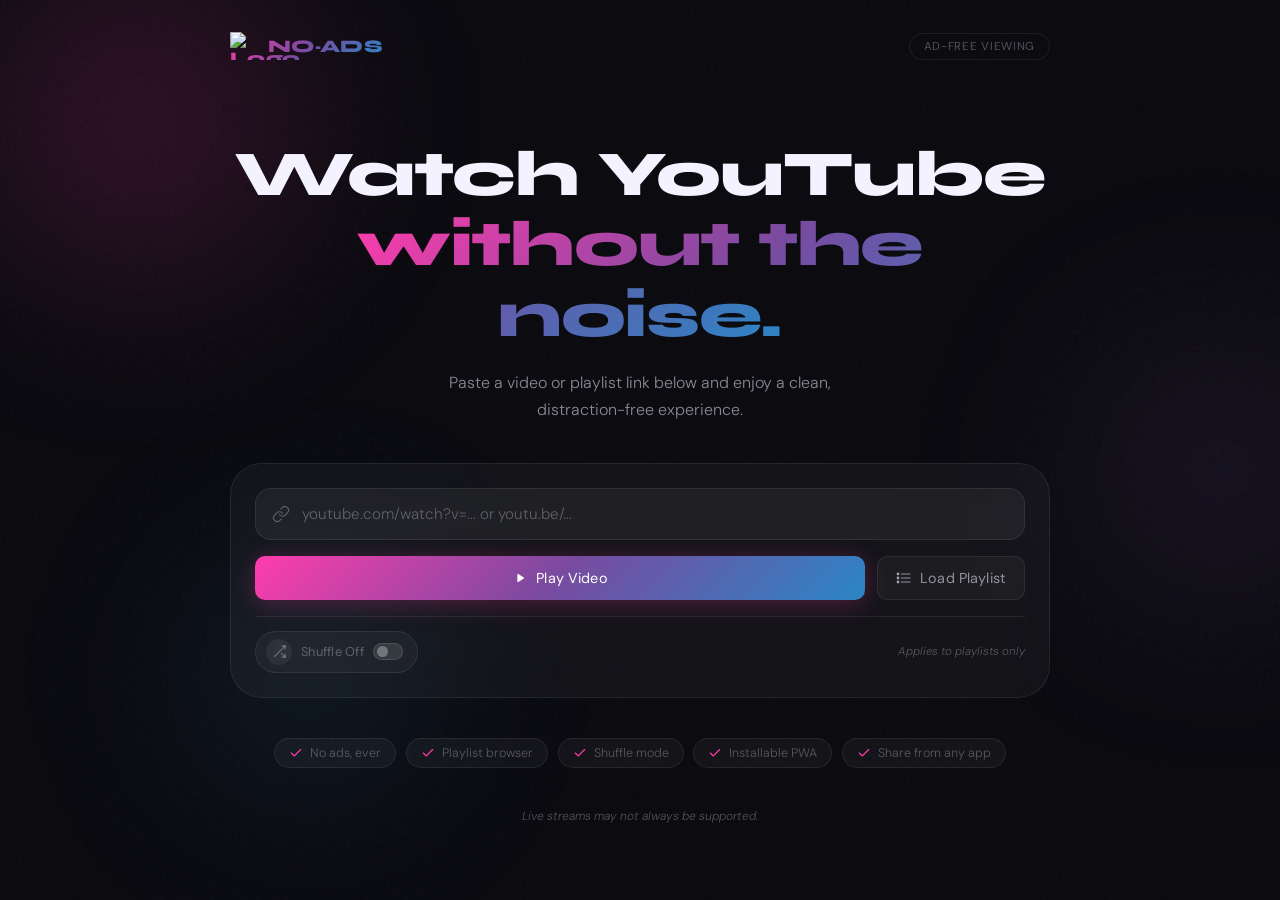
==== index.html @ dc4ff329 "Remove unused elements and update subtext" ====
<!DOCTYPE html>
<html lang="en">
<head>
  <meta charset="UTF-8">
  <meta name="viewport" content="width=device-width, initial-scale=1.0">
  <meta name="description" content="Watch YouTube videos without ads">
  <meta name="keywords" content="YouTube, No Ads, Watch, Videos, Playlist">
  <meta name="author" content="Manik Mehta">
  <title>NO·ADS</title>
  <link rel="preconnect" href="https://fonts.googleapis.com">
  <link rel="preconnect" href="https://fonts.gstatic.com" crossorigin>
  <link href="https://fonts.googleapis.com/css2?family=Syne:wght@400;700;800&family=DM+Sans:ital,opsz,wght@0,9..40,300;0,9..40,400;1,9..40,300&display=swap" rel="stylesheet">
  <link rel="stylesheet" href="styles.css">
  <link rel="shortcut icon" href="logo.png" type="image/x-icon">
  <link rel="manifest" href="manifest.json">
</head>
<body>

  <div class="noise"></div>
  <div class="orb orb-1"></div>
  <div class="orb orb-2"></div>
  <div class="orb orb-3"></div>

  <!-- ── Playlist panel backdrop ── -->
  <div id="ppBackdrop" class="pp-backdrop" onclick="closePlaylistPanel()"></div>

  <!-- ── Playlist browser panel ── -->
  <aside id="ppPanel" class="pp-panel" aria-label="Playlist browser" aria-hidden="true">

    <div class="pp-header">
      <div class="pp-header-left">
        <svg width="16" height="16" viewBox="0 0 24 24" fill="none" stroke="currentColor" stroke-width="1.8" stroke-linecap="round" class="pp-header-icon">
          <line x1="8"  y1="6"  x2="21" y2="6"/>
          <line x1="8"  y1="12" x2="21" y2="12"/>
          <line x1="8"  y1="18" x2="21" y2="18"/>
          <circle cx="3" cy="6"  r="1.1" fill="currentColor"/>
          <circle cx="3" cy="12" r="1.1" fill="currentColor"/>
          <circle cx="3" cy="18" r="1.1" fill="currentColor"/>
        </svg>
        <span class="pp-header-title">Playlist</span>
        <span id="ppCount" class="pp-count">— videos</span>
      </div>
      <button class="pp-close-btn" onclick="closePlaylistPanel()" title="Close">
        <svg width="14" height="14" viewBox="0 0 24 24" fill="none" stroke="currentColor" stroke-width="2" stroke-linecap="round">
          <line x1="18" y1="6" x2="6" y2="18"/><line x1="6" y1="6" x2="18" y2="18"/>
        </svg>
      </button>
    </div>

    <div class="pp-subheader">
      <p class="pp-subtext">Tap any video to play it instantly.</p>
    </div>

    <div id="ppItems" class="pp-items"></div>

  </aside>

  <!-- ── Page chrome ── -->
  <header class="site-header">
    <div class="logo-mark">
      <img src="logo.png" alt="Logo" width="28" height="28" />
      <span>NO·ADS</span>
    </div>
    <div class="pill-badge">Ad-free viewing</div>
  </header>

  <main class="main-content">
    <div class="hero-text">
      <h1>Watch YouTube<br><em>without the noise.</em></h1>
      <p class="subtitle">Paste a video or playlist link below and enjoy a clean, distraction-free experience.</p>
    </div>

    <div class="input-card">
      <div class="input-row">
        <div class="input-wrapper">
          <svg class="input-icon" width="18" height="18" viewBox="0 0 24 24" fill="none" stroke="currentColor" stroke-width="1.5" stroke-linecap="round" stroke-linejoin="round">
            <path d="M10 13a5 5 0 007.54.54l3-3a5 5 0 00-7.07-7.07l-1.72 1.71"/>
            <path d="M14 11a5 5 0 00-7.54-.54l-3 3a5 5 0 007.07 7.07l1.71-1.71"/>
          </svg>
          <input type="text" id="videoLink" placeholder="youtube.com/watch?v=... or youtu.be/..." autocomplete="off" spellcheck="false"/>
          <button class="clear-btn" id="clearBtn" onclick="clearInput()" title="Clear">
            <svg width="14" height="14" viewBox="0 0 24 24" fill="none" stroke="currentColor" stroke-width="2" stroke-linecap="round">
              <line x1="18" y1="6" x2="6" y2="18"/><line x1="6" y1="6" x2="18" y2="18"/>
            </svg>
          </button>
        </div>
      </div>

      <div class="btn-row">
        <button class="btn-primary" onclick="embedVideo()">
          <svg width="16" height="16" viewBox="0 0 24 24" fill="currentColor">
            <path d="M8 6.82v10.36c0 .79.87 1.27 1.54.84l8.14-5.18a1 1 0 000-1.69L9.54 5.98A.998.998 0 008 6.82z"/>
          </svg>
          Play Video
        </button>
        <button class="btn-secondary" onclick="embedPlaylist()">
          <svg width="16" height="16" viewBox="0 0 24 24" fill="none" stroke="currentColor" stroke-width="1.8" stroke-linecap="round">
            <line x1="8" y1="6" x2="21" y2="6"/><line x1="8" y1="12" x2="21" y2="12"/>
            <line x1="8" y1="18" x2="21" y2="18"/>
            <circle cx="3" cy="6"  r="1.2" fill="currentColor"/>
            <circle cx="3" cy="12" r="1.2" fill="currentColor"/>
            <circle cx="3" cy="18" r="1.2" fill="currentColor"/>
          </svg>
          Load Playlist
        </button>
      </div>

      <!-- Shuffle toggle row -->
      <div class="shuffle-row">
        <button id="shuffleToggle" class="shuffle-toggle" onclick="toggleShuffle()" title="Toggle playlist shuffle">
          <span class="shuffle-icon-wrap">
            <svg width="15" height="15" viewBox="0 0 24 24" fill="none" stroke="currentColor" stroke-width="2" stroke-linecap="round" stroke-linejoin="round" class="shuffle-icon">
              <polyline points="16 3 21 3 21 8"/>
              <line x1="4" y1="20" x2="21" y2="3"/>
              <polyline points="21 16 21 21 16 21"/>
              <line x1="15" y1="15" x2="21" y2="21"/>
            </svg>
          </span>
          <span id="shuffleLabel" class="shuffle-label">Shuffle Off</span>
          <span id="shuffleIndicator" class="shuffle-pill">
            <span class="shuffle-pip"></span>
          </span>
        </button>
        <span class="shuffle-hint">Applies to playlists only</span>
      </div>
    </div>

    <!-- ── Video section ── -->
    <div id="videoSection" class="video-section hidden">
      <div class="video-shell">
        <div class="video-top-bar">
          <span class="video-label" id="videoLabel">Now playing</span>

          <div class="video-top-actions">
            <button
              id="browseBtn"
              class="browse-btn"
              onclick="openPlaylistPanel()"
              title="Browse playlist"
              style="display:none"
            >
              <svg width="14" height="14" viewBox="0 0 24 24" fill="none" stroke="currentColor" stroke-width="1.8" stroke-linecap="round">
                <line x1="8"  y1="6"  x2="21" y2="6"/>
                <line x1="8"  y1="12" x2="21" y2="12"/>
                <line x1="8"  y1="18" x2="21" y2="18"/>
                <circle cx="3" cy="6"  r="1.1" fill="currentColor"/>
                <circle cx="3" cy="12" r="1.1" fill="currentColor"/>
                <circle cx="3" cy="18" r="1.1" fill="currentColor"/>
              </svg>
              Browse
            </button>

            <button class="close-video" onclick="closeVideo()" title="Close">
              <svg width="14" height="14" viewBox="0 0 24 24" fill="none" stroke="currentColor" stroke-width="2" stroke-linecap="round">
                <line x1="18" y1="6" x2="6" y2="18"/><line x1="6" y1="6" x2="18" y2="18"/>
              </svg>
            </button>
          </div>
        </div>
        <div class="video-frame-wrap" id="videoContainer"></div>
      </div>
    </div>

    <div class="feature-row">
      <div class="feature-chip">
        <svg width="14" height="14" viewBox="0 0 24 24" fill="none" stroke="currentColor" stroke-width="2" stroke-linecap="round"><polyline points="20 6 9 17 4 12"/></svg>
        No ads, ever
      </div>
      <div class="feature-chip">
        <svg width="14" height="14" viewBox="0 0 24 24" fill="none" stroke="currentColor" stroke-width="2" stroke-linecap="round"><polyline points="20 6 9 17 4 12"/></svg>
        Playlist browser
      </div>
      <div class="feature-chip">
        <svg width="14" height="14" viewBox="0 0 24 24" fill="none" stroke="currentColor" stroke-width="2" stroke-linecap="round"><polyline points="20 6 9 17 4 12"/></svg>
        Shuffle mode
      </div>
      <div class="feature-chip">
        <svg width="14" height="14" viewBox="0 0 24 24" fill="none" stroke="currentColor" stroke-width="2" stroke-linecap="round"><polyline points="20 6 9 17 4 12"/></svg>
        Installable PWA
      </div>
      <div class="feature-chip">
        <svg width="14" height="14" viewBox="0 0 24 24" fill="none" stroke="currentColor" stroke-width="2" stroke-linecap="round"><polyline points="20 6 9 17 4 12"/></svg>
        Share from any app
      </div>
    </div>

    <p class="footnote">Live streams may not always be supported.</p>
  </main>

  <script src="script.js"></script>
  <script>
    // ── Input wiring ───────────────────────────────────────
    const input    = document.getElementById('videoLink');
    const clearBtn = document.getElementById('clearBtn');

    input.addEventListener('input', () => {
      clearBtn.style.opacity      = input.value ? '1' : '0';
      clearBtn.style.pointerEvents = input.value ? 'auto' : 'none';
    });

    input.addEventListener('keydown', e => {
      if (e.key === 'Enter') {
        input.value.includes('list=') ? embedPlaylist() : embedVideo();
      }
    });

    function clearInput() {
      input.value = '';
      clearBtn.style.opacity       = '0';
      clearBtn.style.pointerEvents = 'none';
      input.focus();
    }

    function closeVideo() {
      const sec = document.getElementById('videoSection');
      const vc  = document.getElementById('videoContainer');
      closePlaylistPanel();
      sec.classList.add('hidden');
      vc.innerHTML = '';
      _setPlaylistMode(false);
      if (window.ytPlayer && typeof window.ytPlayer.destroy === 'function') {
        window.ytPlayer.destroy();
        window.ytPlayer = null;
      }
    }

    // ── Wrap embedVideo / embedPlaylist to manage UI ───────
    const _origEmbedVideo    = window.embedVideo;
    const _origEmbedPlaylist = window.embedPlaylist;

    window.embedVideo = function () {
      _origEmbedVideo();
      const sec = document.getElementById('videoSection');
      document.getElementById('videoLabel').textContent = 'Now playing';
      sec.classList.remove('hidden');
      setTimeout(() => sec.scrollIntoView({ behavior: 'smooth', block: 'center' }), 80);
    };

    window.embedPlaylist = function () {
      _origEmbedPlaylist();
      const sec = document.getElementById('videoSection');
      document.getElementById('videoLabel').textContent = window.shuffleEnabled
        ? '🔀 Shuffling playlist'
        : 'Playing playlist';
      sec.classList.remove('hidden');
      setTimeout(() => sec.scrollIntoView({ behavior: 'smooth', block: 'center' }), 80);
    };

    // Close panel on Escape
    document.addEventListener('keydown', e => {
      if (e.key === 'Escape') closePlaylistPanel();
    });
  </script>
</body>
</html>
---- styles.css ----
/* ── Reset & Base ─────────────────────────────────────── */
*, *::before, *::after { box-sizing: border-box; margin: 0; padding: 0; }

:root {
  --accent-a: #FF3CAC;
  --accent-b: #784BA0;
  --accent-c: #2B86C5;
  --grad-main: linear-gradient(135deg, var(--accent-a), var(--accent-b), var(--accent-c));
  --bg: #0a0a0f;
  --surface: rgba(255,255,255,0.04);
  --surface-hover: rgba(255,255,255,0.07);
  --border: rgba(255,255,255,0.08);
  --border-hover: rgba(255,255,255,0.18);
  --text-primary: #f4f2ff;
  --text-secondary: rgba(244,242,255,0.55);
  --text-muted: rgba(244,242,255,0.3);
  --radius-sm: 10px;
  --radius-md: 16px;
  --radius-lg: 24px;
  --radius-xl: 32px;
  --font-display: 'Syne', sans-serif;
  --font-body: 'DM Sans', sans-serif;

  /* Panel dimensions */
  --pp-width: 360px;
  --pp-mobile-height: 72vh;
}

html { scroll-behavior: smooth; }

body {
  font-family: var(--font-body);
  background: var(--bg);
  color: var(--text-primary);
  min-height: 100vh;
  display: flex;
  flex-direction: column;
  align-items: center;
  padding: 0 1.5rem 4rem;
  position: relative;
  overflow-x: hidden;
}

body.panel-open { overflow: hidden; }

/* ── Atmospheric Background ───────────────────────────── */
.noise {
  position: fixed;
  inset: 0;
  background-image: url("data:image/svg+xml,%3Csvg viewBox='0 0 256 256' xmlns='http://www.w3.org/2000/svg'%3E%3Cfilter id='noise'%3E%3CfeTurbulence type='fractalNoise' baseFrequency='0.9' numOctaves='4' stitchTiles='stitch'/%3E%3C/filter%3E%3Crect width='100%25' height='100%25' filter='url(%23noise)' opacity='0.04'/%3E%3C/svg%3E");
  pointer-events: none;
  z-index: 0;
  opacity: 0.6;
}

.orb {
  position: fixed;
  border-radius: 50%;
  filter: blur(80px);
  pointer-events: none;
  z-index: 0;
  animation: drift 18s ease-in-out infinite alternate;
}
.orb-1 {
  width: 480px; height: 480px;
  background: radial-gradient(circle, rgba(255,60,172,0.22) 0%, transparent 70%);
  top: -120px; left: -100px;
  animation-duration: 22s;
}
.orb-2 {
  width: 400px; height: 400px;
  background: radial-gradient(circle, rgba(120,75,160,0.2) 0%, transparent 70%);
  top: 30%; right: -140px;
  animation-duration: 18s; animation-delay: -6s;
}
.orb-3 {
  width: 360px; height: 360px;
  background: radial-gradient(circle, rgba(43,134,197,0.18) 0%, transparent 70%);
  bottom: 5%; left: 10%;
  animation-duration: 26s; animation-delay: -12s;
}

@keyframes drift {
  from { transform: translate(0, 0) scale(1); }
  to   { transform: translate(40px, 30px) scale(1.08); }
}

/* ── Header ───────────────────────────────────────────── */
.site-header {
  width: 100%;
  max-width: 820px;
  display: flex;
  align-items: center;
  justify-content: space-between;
  padding: 2rem 0 0;
  position: relative;
  z-index: 10;
}

.logo-mark {
  display: flex;
  align-items: center;
  gap: 10px;
  font-family: var(--font-display);
  font-weight: 800;
  font-size: 1.1rem;
  letter-spacing: 0.02em;
  background: var(--grad-main);
  -webkit-background-clip: text;
  -webkit-text-fill-color: transparent;
  background-clip: text;
}

.pill-badge {
  font-family: var(--font-body);
  font-size: 0.72rem;
  font-weight: 400;
  letter-spacing: 0.06em;
  text-transform: uppercase;
  color: var(--text-muted);
  border: 1px solid var(--border);
  border-radius: 100px;
  padding: 5px 14px;
}

/* ── Main Layout ──────────────────────────────────────── */
.main-content {
  width: 100%;
  max-width: 820px;
  display: flex;
  flex-direction: column;
  align-items: center;
  gap: 2.5rem;
  margin-top: 5rem;
  position: relative;
  z-index: 10;
}

/* ── Hero Text ────────────────────────────────────────── */
.hero-text {
  text-align: center;
  animation: fadeUp 0.8s ease both;
}

.hero-text h1 {
  font-family: var(--font-display);
  font-weight: 800;
  font-size: clamp(2.4rem, 6vw, 4rem);
  line-height: 1.1;
  letter-spacing: -0.02em;
  color: var(--text-primary);
  margin-bottom: 1.1rem;
}

.hero-text h1 em {
  font-style: normal;
  background: var(--grad-main);
  -webkit-background-clip: text;
  -webkit-text-fill-color: transparent;
  background-clip: text;
}

.subtitle {
  font-size: 1rem;
  color: var(--text-secondary);
  font-weight: 300;
  line-height: 1.7;
  max-width: 460px;
  margin: 0 auto;
}

/* ── Input Card ───────────────────────────────────────── */
.input-card {
  width: 100%;
  background: var(--surface);
  border: 1px solid var(--border);
  border-radius: var(--radius-xl);
  padding: 1.5rem;
  display: flex;
  flex-direction: column;
  gap: 1rem;
  backdrop-filter: blur(20px);
  -webkit-backdrop-filter: blur(20px);
  animation: fadeUp 0.9s 0.1s ease both;
  transition: border-color 0.3s;
}

.input-card:focus-within {
  border-color: var(--border-hover);
}

.input-row { width: 100%; }

.input-wrapper {
  position: relative;
  display: flex;
  align-items: center;
  background: rgba(255,255,255,0.05);
  border: 1px solid var(--border);
  border-radius: var(--radius-md);
  transition: border-color 0.25s, box-shadow 0.25s, background 0.25s;
}

.input-wrapper:focus-within {
  background: rgba(255,255,255,0.07);
  border-color: rgba(255,60,172,0.5);
  box-shadow: 0 0 0 3px rgba(255,60,172,0.12), 0 0 30px rgba(255,60,172,0.06);
}

.input-icon {
  position: absolute;
  left: 16px;
  color: var(--text-muted);
  flex-shrink: 0;
  pointer-events: none;
}

input[type="text"] {
  width: 100%;
  background: none;
  border: none;
  outline: none;
  font-family: var(--font-body);
  font-size: 0.95rem;
  color: var(--text-primary);
  padding: 15px 50px 15px 46px;
  font-weight: 300;
}

input::placeholder { color: var(--text-muted); }

.clear-btn {
  position: absolute;
  right: 12px;
  background: rgba(255,255,255,0.08);
  border: none;
  border-radius: 6px;
  width: 28px; height: 28px;
  display: flex; align-items: center; justify-content: center;
  cursor: pointer;
  color: var(--text-muted);
  opacity: 0;
  pointer-events: none;
  transition: opacity 0.2s, background 0.2s, color 0.2s;
  padding: 0;
}

.clear-btn:hover { background: rgba(255,255,255,0.14); color: var(--text-primary); }

.btn-row {
  display: flex;
  gap: 0.75rem;
}

.btn-primary, .btn-secondary {
  display: flex;
  align-items: center;
  gap: 8px;
  font-family: var(--font-body);
  font-size: 0.9rem;
  font-weight: 400;
  cursor: pointer;
  border: none;
  border-radius: var(--radius-sm);
  padding: 12px 22px;
  transition: transform 0.15s, opacity 0.15s, box-shadow 0.2s;
  letter-spacing: 0.01em;
}

.btn-primary {
  background: var(--grad-main);
  color: #fff;
  flex: 1;
  justify-content: center;
  box-shadow: 0 4px 24px rgba(255,60,172,0.25);
}

.btn-primary:hover {
  opacity: 0.9;
  box-shadow: 0 6px 32px rgba(255,60,172,0.35);
  transform: translateY(-1px);
}

.btn-primary:active { transform: scale(0.98); }

.btn-secondary {
  background: var(--surface);
  color: var(--text-secondary);
  border: 1px solid var(--border);
  padding-left: 18px; padding-right: 18px;
}

.btn-secondary:hover {
  background: var(--surface-hover);
  border-color: var(--border-hover);
  color: var(--text-primary);
  transform: translateY(-1px);
}

.btn-secondary:active { transform: scale(0.98); }

/* ── Shuffle Row ──────────────────────────────────────── */
.shuffle-row {
  display: flex;
  align-items: center;
  gap: 12px;
  padding-top: 0.15rem;
  border-top: 1px solid var(--border);
  padding-top: 0.85rem;
}

.shuffle-toggle {
  display: flex;
  align-items: center;
  gap: 9px;
  background: rgba(255,255,255,0.04);
  border: 1px solid var(--border);
  border-radius: 100px;
  padding: 7px 14px 7px 10px;
  cursor: pointer;
  font-family: var(--font-body);
  font-size: 0.8rem;
  font-weight: 400;
  color: var(--text-muted);
  letter-spacing: 0.02em;
  transition:
    background 0.25s,
    border-color 0.25s,
    color 0.25s,
    box-shadow 0.3s,
    transform 0.15s;
  position: relative;
  overflow: hidden;
}

.shuffle-toggle::before {
  content: '';
  position: absolute;
  inset: 0;
  background: var(--grad-main);
  opacity: 0;
  transition: opacity 0.3s;
  border-radius: inherit;
}

.shuffle-toggle.shuffle-on {
  border-color: rgba(255, 60, 172, 0.45);
  color: var(--text-primary);
  box-shadow:
    0 0 0 2px rgba(255,60,172,0.15),
    0 0 20px rgba(255,60,172,0.12);
}

.shuffle-toggle.shuffle-on::before { opacity: 0.12; }

.shuffle-toggle:hover {
  background: rgba(255,255,255,0.07);
  border-color: var(--border-hover);
  transform: translateY(-1px);
}

.shuffle-toggle:active { transform: scale(0.97); }

.shuffle-icon-wrap {
  display: flex;
  align-items: center;
  justify-content: center;
  width: 26px; height: 26px;
  border-radius: 50%;
  background: rgba(255,255,255,0.06);
  flex-shrink: 0;
  position: relative;
  z-index: 1;
  transition: background 0.25s;
}

.shuffle-toggle.shuffle-on .shuffle-icon-wrap {
  background: rgba(255, 60, 172, 0.18);
}

.shuffle-icon {
  position: relative;
  z-index: 1;
  transition: color 0.25s, stroke 0.25s;
}

.shuffle-toggle.shuffle-on .shuffle-icon {
  stroke: var(--accent-a);
  filter: drop-shadow(0 0 4px rgba(255,60,172,0.6));
  animation: shuffleSpin 0.45s cubic-bezier(0.34,1.56,0.64,1) both;
}

@keyframes shuffleSpin {
  from { transform: rotate(-20deg) scale(0.85); opacity: 0.4; }
  to   { transform: rotate(0deg) scale(1); opacity: 1; }
}

.shuffle-label {
  position: relative;
  z-index: 1;
  transition: color 0.25s;
}

/* ── Toggle pill ──────────────────────────────────────── */
.shuffle-pill {
  width: 30px; height: 17px;
  border-radius: 100px;
  background: rgba(255,255,255,0.1);
  border: 1px solid rgba(255,255,255,0.12);
  display: flex;
  align-items: center;
  padding: 0 3px;
  position: relative;
  z-index: 1;
  transition: background 0.3s, border-color 0.3s;
  flex-shrink: 0;
}

.shuffle-pip {
  width: 11px; height: 11px;
  border-radius: 50%;
  background: rgba(255,255,255,0.3);
  transition: transform 0.3s cubic-bezier(0.34,1.56,0.64,1), background 0.3s;
}

.shuffle-pill.on {
  background: rgba(255, 60, 172, 0.28);
  border-color: rgba(255, 60, 172, 0.5);
}

.shuffle-pill.on .shuffle-pip {
  transform: translateX(13px);
  background: var(--accent-a);
  box-shadow: 0 0 6px rgba(255,60,172,0.7);
}

.shuffle-hint {
  font-size: 0.72rem;
  color: var(--text-muted);
  font-weight: 300;
  font-style: italic;
  margin-left: auto;
}

/* ── Video Section ────────────────────────────────────── */
.video-section {
  width: 100%;
  animation: fadeUp 0.5s ease both;
}

.video-section.hidden { display: none; }

.video-shell {
  background: var(--surface);
  border: 1px solid var(--border);
  border-radius: var(--radius-xl);
  overflow: hidden;
  backdrop-filter: blur(20px);
  -webkit-backdrop-filter: blur(20px);
}

.video-top-bar {
  display: flex;
  align-items: center;
  justify-content: space-between;
  padding: 14px 20px;
  border-bottom: 1px solid var(--border);
  gap: 10px;
}

.video-label {
  font-size: 0.8rem;
  color: var(--text-muted);
  font-weight: 300;
  letter-spacing: 0.05em;
  text-transform: uppercase;
  flex: 1;
  white-space: nowrap;
  overflow: hidden;
  text-overflow: ellipsis;
}

.video-top-actions {
  display: flex;
  align-items: center;
  gap: 8px;
  flex-shrink: 0;
}

/* ── Browse Playlist Button ───────────────────────────── */
.browse-btn {
  display: flex;
  align-items: center;
  gap: 6px;
  background: rgba(255,255,255,0.06);
  border: 1px solid var(--border);
  border-radius: 8px;
  height: 28px;
  padding: 0 10px;
  cursor: pointer;
  color: var(--text-secondary);
  font-family: var(--font-body);
  font-size: 0.75rem;
  font-weight: 400;
  letter-spacing: 0.03em;
  transition: background 0.2s, border-color 0.2s, color 0.2s, transform 0.15s;
  white-space: nowrap;
}

.browse-btn:hover {
  background: rgba(255,60,172,0.12);
  border-color: rgba(255,60,172,0.35);
  color: var(--text-primary);
  transform: translateY(-1px);
}

.browse-btn:active { transform: scale(0.97); }

.close-video {
  background: rgba(255,255,255,0.06);
  border: 1px solid var(--border);
  border-radius: 6px;
  width: 28px; height: 28px;
  display: flex; align-items: center; justify-content: center;
  cursor: pointer;
  color: var(--text-muted);
  padding: 0;
  transition: background 0.2s, color 0.2s;
}

.close-video:hover { background: rgba(255,255,255,0.12); color: var(--text-primary); }

.video-frame-wrap {
  position: relative;
  width: 100%;
  padding-bottom: 56.25%;
  background: #000;
}

.video-frame-wrap iframe {
  position: absolute;
  inset: 0;
  width: 100%;
  height: 100%;
  border: none;
  border-radius: 0;
}

/* ── Feature Chips ────────────────────────────────────── */
.feature-row {
  display: flex;
  flex-wrap: wrap;
  gap: 0.6rem;
  justify-content: center;
  animation: fadeUp 1s 0.2s ease both;
}

.feature-chip {
  display: flex;
  align-items: center;
  gap: 7px;
  font-size: 0.78rem;
  color: var(--text-muted);
  font-weight: 300;
  background: var(--surface);
  border: 1px solid var(--border);
  border-radius: 100px;
  padding: 6px 14px;
}

.feature-chip svg { color: var(--accent-a); flex-shrink: 0; }

/* ── Footnote ─────────────────────────────────────────── */
.footnote {
  font-size: 0.75rem;
  color: var(--text-muted);
  font-weight: 300;
  font-style: italic;
  text-align: center;
}

/* ══════════════════════════════════════════════════════════
   ── Playlist Panel ──────────────────────────────────────
   ══════════════════════════════════════════════════════════ */

/* Backdrop */
.pp-backdrop {
  position: fixed;
  inset: 0;
  background: rgba(0, 0, 0, 0.55);
  backdrop-filter: blur(4px);
  -webkit-backdrop-filter: blur(4px);
  z-index: 100;
  opacity: 0;
  pointer-events: none;
  transition: opacity 0.3s ease;
}

.pp-backdrop.open {
  opacity: 1;
  pointer-events: auto;
}

/* Panel — slides in from right on desktop */
.pp-panel {
  position: fixed;
  top: 0;
  right: 0;
  width: var(--pp-width);
  height: 100dvh;
  height: 100vh;
  background: #111118;
  border-left: 1px solid var(--border);
  display: flex;
  flex-direction: column;
  z-index: 200;
  transform: translateX(100%);
  transition: transform 0.35s cubic-bezier(0.4, 0, 0.2, 1);
  will-change: transform;
}

.pp-panel.open {
  transform: translateX(0);
  box-shadow: -12px 0 60px rgba(0, 0, 0, 0.6);
}

/* Panel Header */
.pp-header {
  display: flex;
  align-items: center;
  justify-content: space-between;
  padding: 18px 18px 14px;
  border-bottom: 1px solid var(--border);
  flex-shrink: 0;
}

.pp-header-left {
  display: flex;
  align-items: center;
  gap: 8px;
}

.pp-header-icon {
  color: var(--text-muted);
  flex-shrink: 0;
}

.pp-header-title {
  font-family: var(--font-display);
  font-size: 0.95rem;
  font-weight: 700;
  color: var(--text-primary);
  letter-spacing: 0.02em;
}

.pp-count {
  font-size: 0.72rem;
  color: var(--text-muted);
  font-weight: 300;
  background: rgba(255,255,255,0.06);
  border: 1px solid var(--border);
  border-radius: 100px;
  padding: 3px 10px;
  letter-spacing: 0.04em;
}

.pp-close-btn {
  background: rgba(255,255,255,0.06);
  border: 1px solid var(--border);
  border-radius: 6px;
  width: 28px; height: 28px;
  display: flex; align-items: center; justify-content: center;
  cursor: pointer;
  color: var(--text-muted);
  padding: 0;
  transition: background 0.2s, color 0.2s;
  flex-shrink: 0;
}

.pp-close-btn:hover { background: rgba(255,255,255,0.12); color: var(--text-primary); }

/* Subheader */
.pp-subheader {
  padding: 10px 18px 12px;
  border-bottom: 1px solid var(--border);
  flex-shrink: 0;
}

.pp-subtext {
  font-size: 0.75rem;
  color: var(--text-muted);
  font-weight: 300;
  line-height: 1.5;
  font-style: italic;
}

/* Scrollable items list */
.pp-items {
  flex: 1;
  overflow-y: auto;
  padding: 10px 10px;
  display: flex;
  flex-direction: column;
  gap: 4px;
  scrollbar-width: thin;
  scrollbar-color: rgba(255,255,255,0.08) transparent;
}

.pp-items::-webkit-scrollbar { width: 4px; }
.pp-items::-webkit-scrollbar-track { background: transparent; }
.pp-items::-webkit-scrollbar-thumb {
  background: rgba(255,255,255,0.1);
  border-radius: 4px;
}

/* Individual video card */
.pp-item {
  display: flex;
  align-items: center;
  gap: 10px;
  padding: 8px 10px;
  border-radius: var(--radius-sm);
  cursor: pointer;
  background: transparent;
  border: 1px solid transparent;
  transition: background 0.2s, border-color 0.2s;
  position: relative;
}

.pp-item:hover {
  background: rgba(255,255,255,0.05);
  border-color: var(--border);
}

.pp-item.now-playing {
  background: rgba(255, 60, 172, 0.06);
  border-color: rgba(255, 60, 172, 0.2);
}

.pp-item.selected {
  background: rgba(43, 134, 197, 0.1);
  border-color: rgba(43, 134, 197, 0.35);
}

.pp-item.now-playing.selected {
  background: rgba(120, 75, 160, 0.12);
  border-color: rgba(120, 75, 160, 0.4);
}

/* Thumbnail */
.pp-thumb-wrap {
  position: relative;
  width: 80px;
  height: 45px;
  border-radius: 6px;
  overflow: hidden;
  flex-shrink: 0;
  background: rgba(255,255,255,0.04);
}

.pp-thumb {
  width: 100%;
  height: 100%;
  object-fit: cover;
  display: block;
  transition: transform 0.25s;
}

.pp-item:hover .pp-thumb { transform: scale(1.05); }

/* Thumbnail overlay (play icon on hover) */
.pp-thumb-overlay {
  position: absolute;
  inset: 0;
  background: rgba(0,0,0,0.45);
  display: flex;
  align-items: center;
  justify-content: center;
  color: #fff;
  opacity: 0;
  transition: opacity 0.2s;
}

.pp-item:hover .pp-thumb-overlay { opacity: 1; }

/* Number badge */
.pp-num {
  position: absolute;
  bottom: 3px;
  right: 4px;
  font-size: 0.6rem;
  color: rgba(255,255,255,0.7);
  font-weight: 400;
  line-height: 1;
  background: rgba(0,0,0,0.55);
  border-radius: 3px;
  padding: 1px 4px;
}

/* "NOW" badge */
.pp-now-badge {
  position: absolute;
  bottom: 3px;
  right: 4px;
  font-size: 0.58rem;
  font-weight: 700;
  letter-spacing: 0.04em;
  color: #fff;
  background: var(--accent-a);
  border-radius: 3px;
  padding: 2px 5px;
  line-height: 1;
  box-shadow: 0 0 8px rgba(255,60,172,0.6);
}

/* Text info */
.pp-info {
  flex: 1;
  min-width: 0;
  display: flex;
  flex-direction: column;
  gap: 3px;
}

.pp-title {
  font-size: 0.8rem;
  font-weight: 400;
  color: var(--text-primary);
  line-height: 1.35;
  display: -webkit-box;
  -webkit-line-clamp: 2;
  -webkit-box-orient: vertical;
  overflow: hidden;
}

.pp-item.now-playing .pp-title { color: #fff; }

.pp-meta {
  font-size: 0.68rem;
  color: var(--text-muted);
  font-weight: 300;
  font-style: italic;
  white-space: nowrap;
  overflow: hidden;
  text-overflow: ellipsis;
  min-height: 1em;
}

.pp-item.now-playing .pp-meta { color: var(--accent-a); }
.pp-item.selected .pp-meta    { color: var(--accent-c); }
.pp-item.now-playing.selected .pp-meta { color: var(--accent-b); }

/* Check mark indicator */
.pp-check {
  width: 22px; height: 22px;
  border-radius: 50%;
  background: rgba(43,134,197,0.15);
  border: 1px solid rgba(43,134,197,0.4);
  display: flex;
  align-items: center;
  justify-content: center;
  color: var(--accent-c);
  flex-shrink: 0;
  opacity: 0;
  transform: scale(0.7);
  transition: opacity 0.2s, transform 0.25s cubic-bezier(0.34,1.56,0.64,1);
}

.pp-check.visible {
  opacity: 1;
  transform: scale(1);
}

/* Overflow note */
.pp-overflow-note {
  font-size: 0.72rem;
  color: var(--text-muted);
  font-weight: 300;
  font-style: italic;
  text-align: center;
  padding: 10px 0 4px;
}

/* Panel Footer */
.pp-footer {
  padding: 14px 14px 18px;
  border-top: 1px solid var(--border);
  display: flex;
  align-items: center;
  justify-content: space-between;
  gap: 10px;
  flex-shrink: 0;
  background: rgba(255,255,255,0.02);
}

.pp-selection-label {
  font-size: 0.75rem;
  color: var(--text-muted);
  font-weight: 300;
  font-style: italic;
  flex: 1;
  white-space: nowrap;
  overflow: hidden;
  text-overflow: ellipsis;
}

.pp-confirm-btn {
  display: flex;
  align-items: center;
  gap: 6px;
  background: rgba(255,255,255,0.06);
  border: 1px solid var(--border);
  border-radius: 8px;
  padding: 9px 16px;
  cursor: pointer;
  font-family: var(--font-body);
  font-size: 0.8rem;
  font-weight: 400;
  color: var(--text-muted);
  letter-spacing: 0.02em;
  transition: background 0.2s, border-color 0.2s, color 0.2s,
              box-shadow 0.2s, transform 0.15s;
  white-space: nowrap;
  flex-shrink: 0;
}

.pp-confirm-btn:disabled {
  opacity: 0.4;
  cursor: not-allowed;
}

.pp-confirm-btn.ready {
  background: var(--grad-main);
  border-color: transparent;
  color: #fff;
  box-shadow: 0 4px 18px rgba(255,60,172,0.3);
}

.pp-confirm-btn.ready:hover {
  opacity: 0.9;
  transform: translateY(-1px);
  box-shadow: 0 6px 24px rgba(255,60,172,0.4);
}

.pp-confirm-btn.ready:active { transform: scale(0.97); }

/* ── Animations ───────────────────────────────────────── */
@keyframes fadeUp {
  from { opacity: 0; transform: translateY(20px); }
  to   { opacity: 1; transform: translateY(0); }
}

/* ── Responsive ───────────────────────────────────────── */
@media (max-width: 600px) {
  .main-content { margin-top: 3rem; gap: 2rem; }
  .btn-row { flex-direction: column; }
  .btn-secondary { justify-content: center; }
  .input-card { padding: 1.2rem; border-radius: var(--radius-lg); }
  .video-shell { border-radius: var(--radius-lg); }
  .feature-row { gap: 0.5rem; }
  .shuffle-hint { display: none; }
  .shuffle-row { gap: 8px; }

  /* Mobile: panel rises from bottom as a sheet */
  .pp-panel {
    top: auto;
    bottom: 0;
    left: 0;
    right: 0;
    width: 100%;
    height: var(--pp-mobile-height);
    border-left: none;
    border-top: 1px solid var(--border);
    border-radius: var(--radius-lg) var(--radius-lg) 0 0;
    transform: translateY(100%);
  }

  .pp-panel.open {
    transform: translateY(0);
    box-shadow: 0 -12px 60px rgba(0, 0, 0, 0.6);
  }

  /* Drag handle visual cue */
  .pp-header::before {
    content: '';
    position: absolute;
    top: 8px;
    left: 50%;
    transform: translateX(-50%);
    width: 36px; height: 4px;
    border-radius: 2px;
    background: rgba(255,255,255,0.15);
  }

  .pp-header { position: relative; padding-top: 22px; }

  .pp-thumb-wrap { width: 72px; height: 40px; }

  .pp-footer {
    flex-direction: column;
    align-items: stretch;
    gap: 8px;
    padding-bottom: max(18px, env(safe-area-inset-bottom));
  }

  .pp-selection-label { text-align: center; }

  .pp-confirm-btn {
    justify-content: center;
    padding: 12px;
  }
}
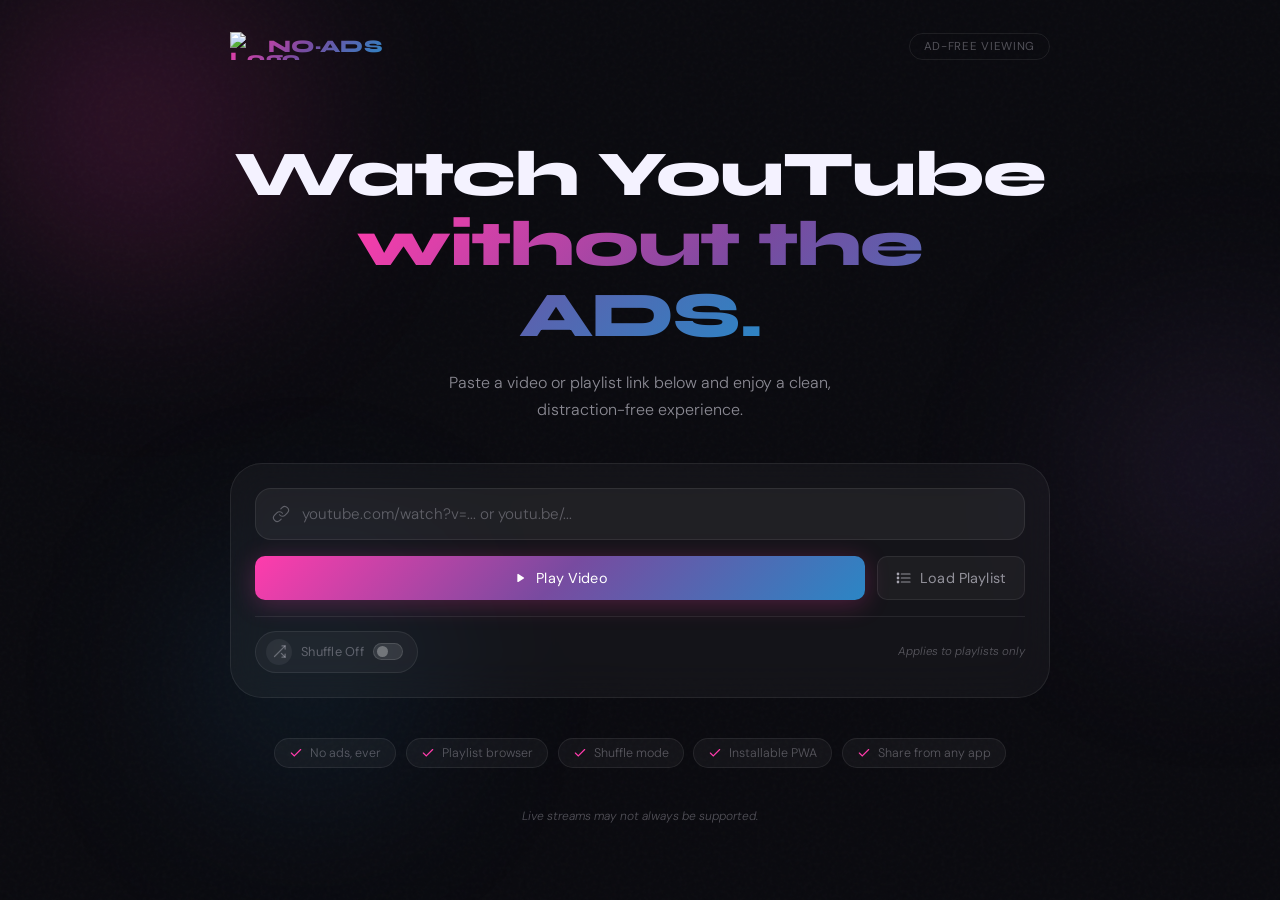
==== commit 69db6814: "Change 'noise' to 'ADS' in hero text" ====
--- a/index.html
+++ b/index.html
@@ -66,7 +66,7 @@
 
   <main class="main-content">
     <div class="hero-text">
-      <h1>Watch YouTube<br><em>without the noise.</em></h1>
+      <h1>Watch YouTube<br><em>without the ADS.</em></h1>
       <p class="subtitle">Paste a video or playlist link below and enjoy a clean, distraction-free experience.</p>
     </div>
 
--- a/styles.css
+++ b/styles.css
@@ -881,68 +881,7 @@
   padding: 10px 0 4px;
 }
 
-/* Panel Footer */
-.pp-footer {
-  padding: 14px 14px 18px;
-  border-top: 1px solid var(--border);
-  display: flex;
-  align-items: center;
-  justify-content: space-between;
-  gap: 10px;
-  flex-shrink: 0;
-  background: rgba(255,255,255,0.02);
-}
-
-.pp-selection-label {
-  font-size: 0.75rem;
-  color: var(--text-muted);
-  font-weight: 300;
-  font-style: italic;
-  flex: 1;
-  white-space: nowrap;
-  overflow: hidden;
-  text-overflow: ellipsis;
-}
-
-.pp-confirm-btn {
-  display: flex;
-  align-items: center;
-  gap: 6px;
-  background: rgba(255,255,255,0.06);
-  border: 1px solid var(--border);
-  border-radius: 8px;
-  padding: 9px 16px;
-  cursor: pointer;
-  font-family: var(--font-body);
-  font-size: 0.8rem;
-  font-weight: 400;
-  color: var(--text-muted);
-  letter-spacing: 0.02em;
-  transition: background 0.2s, border-color 0.2s, color 0.2s,
-              box-shadow 0.2s, transform 0.15s;
-  white-space: nowrap;
-  flex-shrink: 0;
-}
-
-.pp-confirm-btn:disabled {
-  opacity: 0.4;
-  cursor: not-allowed;
-}
-
-.pp-confirm-btn.ready {
-  background: var(--grad-main);
-  border-color: transparent;
-  color: #fff;
-  box-shadow: 0 4px 18px rgba(255,60,172,0.3);
-}
-
-.pp-confirm-btn.ready:hover {
-  opacity: 0.9;
-  transform: translateY(-1px);
-  box-shadow: 0 6px 24px rgba(255,60,172,0.4);
-}
-
-.pp-confirm-btn.ready:active { transform: scale(0.97); }
+/* (confirm footer removed — cards play directly on tap) */
 
 /* ── Animations ───────────────────────────────────────── */
 @keyframes fadeUp {
@@ -996,17 +935,7 @@
 
   .pp-thumb-wrap { width: 72px; height: 40px; }
 
-  .pp-footer {
-    flex-direction: column;
-    align-items: stretch;
-    gap: 8px;
-    padding-bottom: max(18px, env(safe-area-inset-bottom));
+  .pp-items {
+    padding-bottom: max(10px, env(safe-area-inset-bottom));
   }
-
-  .pp-selection-label { text-align: center; }
-
-  .pp-confirm-btn {
-    justify-content: center;
-    padding: 12px;
-  }
-}
+}
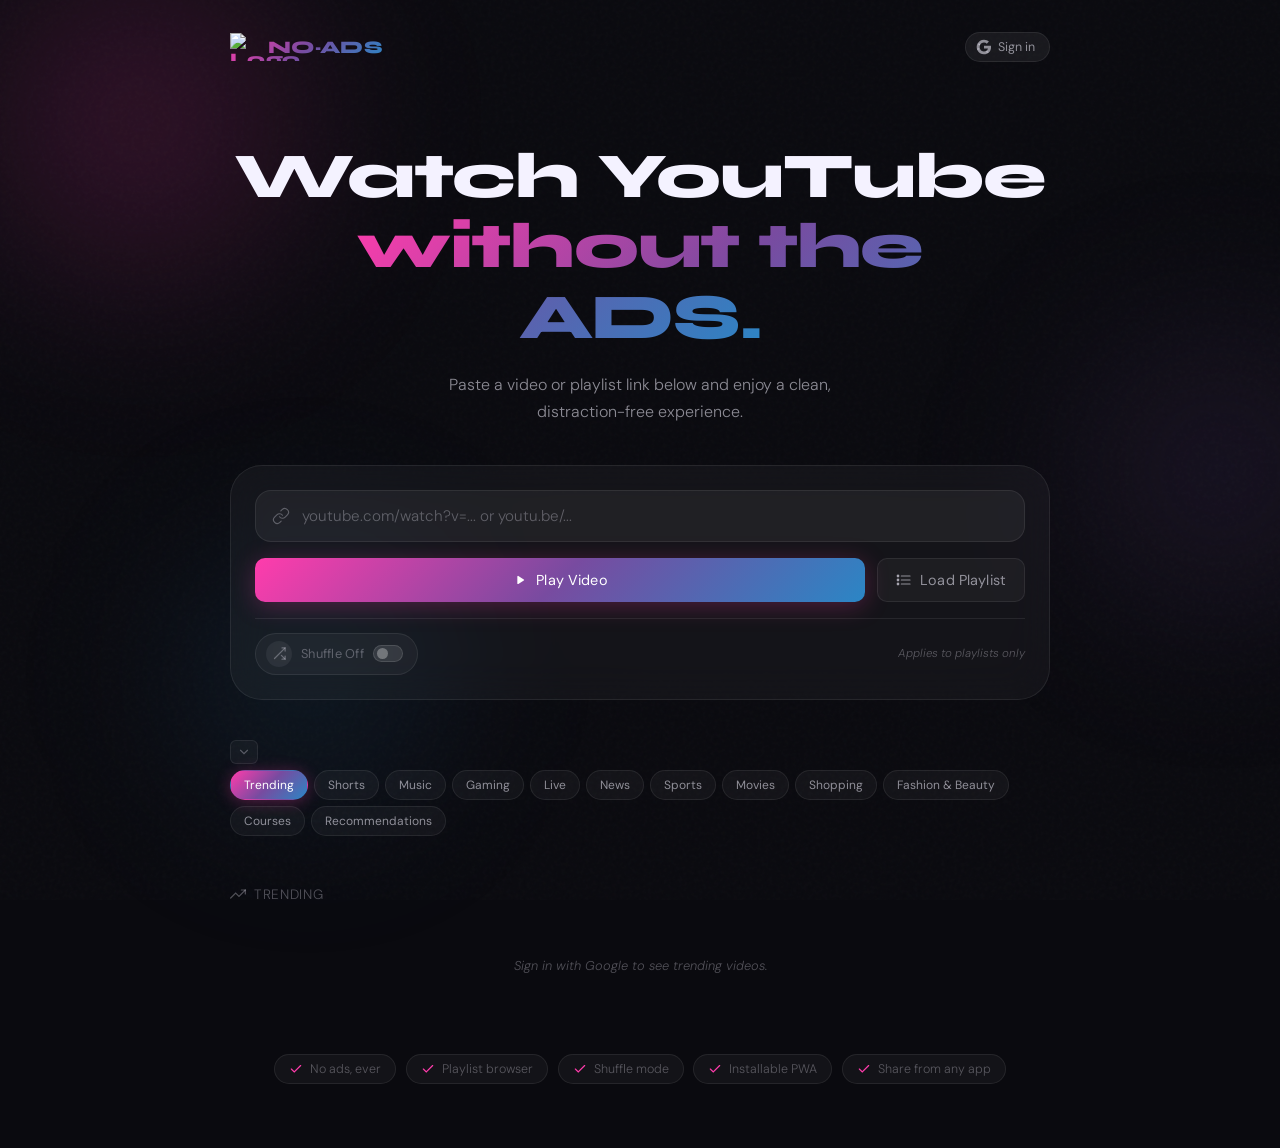
==== commit fde9bda2: "NEW FEATURES" ====
--- a/index.html
+++ b/index.html
@@ -6,6 +6,10 @@
   <meta name="description" content="Watch YouTube videos without ads">
   <meta name="keywords" content="YouTube, No Ads, Watch, Videos, Playlist">
   <meta name="author" content="Manik Mehta">
+  <!-- iOS: allow audio to continue when screen locks -->
+  <meta name="apple-mobile-web-app-capable" content="yes">
+  <meta name="apple-mobile-web-app-status-bar-style" content="black-translucent">
+  <meta name="mobile-web-app-capable" content="yes">
   <title>NO·ADS</title>
   <link rel="preconnect" href="https://fonts.googleapis.com">
   <link rel="preconnect" href="https://fonts.gstatic.com" crossorigin>
@@ -61,7 +65,28 @@
       <img src="logo.png" alt="Logo" width="28" height="28" />
       <span>NO·ADS</span>
     </div>
-    <div class="pill-badge">Ad-free viewing</div>
+    <div class="header-right">
+      <button id="signInBtn" class="sign-in-btn" onclick="signInGoogle()">
+        <svg width="16" height="16" viewBox="0 0 24 24" fill="currentColor">
+          <path d="M22.56 12.25c0-.78-.07-1.53-.2-2.25H12v4.26h5.92a5.06 5.06 0 01-2.2 3.32v2.77h3.57c2.08-1.92 3.28-4.74 3.28-8.1z"/>
+          <path d="M12 23c2.97 0 5.46-.98 7.28-2.66l-3.57-2.77c-.98.66-2.23 1.06-3.71 1.06-2.86 0-5.29-1.93-6.16-4.53H2.18v2.84C3.99 20.53 7.7 23 12 23z"/>
+          <path d="M5.84 14.09c-.22-.66-.35-1.36-.35-2.09s.13-1.43.35-2.09V7.07H2.18C1.43 8.55 1 10.22 1 12s.43 3.45 1.18 4.93l2.85-2.22.81-.62z"/>
+          <path d="M12 5.38c1.62 0 3.06.56 4.21 1.64l3.15-3.15C17.45 2.09 14.97 1 12 1 7.7 1 3.99 3.47 2.18 7.07l3.66 2.84c.87-2.6 3.3-4.53 6.16-4.53z"/>
+        </svg>
+        Sign in
+      </button>
+      <div id="userProfile" class="user-profile hidden">
+        <img class="user-avatar" src="logo.png" alt="" width="26" height="26" />
+        <span class="user-name"></span>
+        <button class="sign-out-btn" onclick="signOut()" title="Sign out">
+          <svg width="14" height="14" viewBox="0 0 24 24" fill="none" stroke="currentColor" stroke-width="2" stroke-linecap="round">
+            <path d="M9 21H5a2 2 0 01-2-2V5a2 2 0 012-2h4"/>
+            <polyline points="16 17 21 12 16 7"/>
+            <line x1="21" y1="12" x2="9" y2="12"/>
+          </svg>
+        </button>
+      </div>
+    </div>
   </header>
 
   <main class="main-content">
@@ -122,6 +147,41 @@
           </span>
         </button>
         <span class="shuffle-hint">Applies to playlists only</span>
+      </div>
+    </div>
+
+    <!-- ── Category bar ── -->
+    <div class="cat-bar-wrap">
+      <button class="cat-toggle" id="catToggle" onclick="toggleCatBar()" title="Toggle categories">
+        <svg width="14" height="14" viewBox="0 0 24 24" fill="none" stroke="currentColor" stroke-width="2" stroke-linecap="round"><polyline points="6 9 12 15 18 9"/></svg>
+      </button>
+      <div class="cat-bar" id="catBar">
+      <button class="cat-btn active" data-cat="trending" onclick="loadCategory('trending')">Trending</button>
+      <button class="cat-btn" data-cat="shorts" onclick="loadCategory('shorts')">Shorts</button>
+      <button class="cat-btn" data-cat="music" onclick="loadCategory('music')">Music</button>
+      <button class="cat-btn" data-cat="gaming" onclick="loadCategory('gaming')">Gaming</button>
+      <button class="cat-btn" data-cat="live" onclick="loadCategory('live')">Live</button>
+      <button class="cat-btn" data-cat="news" onclick="loadCategory('news')">News</button>
+      <button class="cat-btn" data-cat="sports" onclick="loadCategory('sports')">Sports</button>
+      <button class="cat-btn" data-cat="movies" onclick="loadCategory('movies')">Movies</button>
+      <button class="cat-btn" data-cat="shopping" onclick="loadCategory('shopping')">Shopping</button>
+      <button class="cat-btn" data-cat="fashion" onclick="loadCategory('fashion')">Fashion &amp; Beauty</button>
+      <button class="cat-btn" data-cat="courses" onclick="loadCategory('courses')">Courses</button>
+      <button class="cat-btn" data-cat="recommendations" onclick="loadCategory('recommendations')">Recommendations</button>
+      </div>
+    </div>
+
+    <!-- ── Video feed ── -->
+    <div id="feedSection" class="feed-section">
+      <div class="feed-header">
+        <svg id="feedHeaderIcon" width="16" height="16" viewBox="0 0 24 24" fill="none" stroke="currentColor" stroke-width="1.8" stroke-linecap="round">
+          <polyline points="23 6 13.5 15.5 8.5 10.5 1 18"/>
+          <polyline points="17 6 23 6 23 12"/>
+        </svg>
+        <span id="feedHeaderLabel">Trending</span>
+      </div>
+      <div class="feed-grid" id="feedGrid">
+        <div class="feed-status">Sign in with Google to see trending videos.</div>
       </div>
     </div>
 
@@ -159,6 +219,19 @@
         </div>
         <div class="video-frame-wrap" id="videoContainer"></div>
       </div>
+
+      <!-- ── Recommendations ── -->
+      <div id="recSection" class="rec-section hidden">
+        <div class="rec-header">
+          <svg width="14" height="14" viewBox="0 0 24 24" fill="none" stroke="currentColor" stroke-width="1.8" stroke-linecap="round">
+            <path d="M21 15v4a2 2 0 01-2 2H5a2 2 0 01-2-2v-4"/>
+            <polyline points="7 10 12 15 17 10"/>
+            <line x1="12" y1="15" x2="12" y2="3"/>
+          </svg>
+          <span>Recommendations</span>
+        </div>
+        <div id="recItems" class="rec-items"></div>
+      </div>
     </div>
 
     <div class="feature-row">
@@ -184,9 +257,58 @@
       </div>
     </div>
 
-    <p class="footnote">Live streams may not always be supported.</p>
   </main>
 
+  <script src="https://www.gstatic.com/firebasejs/10.7.1/firebase-app-compat.js"></script>
+  <script src="https://www.gstatic.com/firebasejs/10.7.1/firebase-auth-compat.js"></script>
+  <script>
+    // ── Firebase init ─────────────────────────────────────────
+    const firebaseConfig = {
+      apiKey: "AIzaSyCEcuMlsJEtF0uMZKGe5AII--fEfaf4OHE",
+      authDomain: "vid-x-serve-2.firebaseapp.com",
+      projectId: "vid-x-serve-2",
+      storageBucket: "vid-x-serve-2.appspot.com",
+      messagingSenderId: "202993975846",
+      appId: "1:202993975846:web:1ed557fd1fdef345cf1ce7",
+      measurementId: "G-TXKFCHT2JS"
+    };
+    firebase.initializeApp(firebaseConfig);
+    const auth = firebase.auth();
+
+    // ── Auth state ────────────────────────────────────────────
+    auth.onAuthStateChanged(user => {
+      const profile = document.getElementById('userProfile');
+      const signIn = document.getElementById('signInBtn');
+      if (user) {
+        profile.querySelector('.user-avatar').src = user.photoURL || 'logo.png';
+        profile.querySelector('.user-name').textContent = user.displayName || user.email || 'User';
+        profile.classList.remove('hidden');
+        signIn.classList.add('hidden');
+        window.ytApiKey = 'AIzaSyCSziPJU-5PbgB9rpjlMR3uUQBPkgL_8xE';
+        if (window.loadCategory) {
+          window.loadCategory('trending');
+        }
+      } else {
+        profile.querySelector('.user-avatar').src = 'logo.png';
+        profile.querySelector('.user-name').textContent = '';
+        profile.classList.add('hidden');
+        signIn.classList.remove('hidden');
+        window.ytApiKey = '';
+      }
+    });
+
+    async function signInGoogle() {
+      try {
+        await auth.signInWithPopup(new firebase.auth.GoogleAuthProvider());
+      } catch (_) {}
+    }
+
+    async function signOut() {
+      await auth.signOut();
+      window.ytApiKey = '';
+      if (window._clearFeed) window._clearFeed();
+    }
+  </script>
   <script src="script.js"></script>
   <script>
     // ── Input wiring ───────────────────────────────────────
@@ -214,10 +336,15 @@
     function closeVideo() {
       const sec = document.getElementById('videoSection');
       const vc  = document.getElementById('videoContainer');
+      const rs  = document.getElementById('recSection');
       closePlaylistPanel();
       sec.classList.add('hidden');
       vc.innerHTML = '';
+      rs.classList.add('hidden');
+      rs.querySelector('#recItems').innerHTML = '';
       _setPlaylistMode(false);
+      singleVideoAutoPlay = false;
+      if (recFetchAbort) { recFetchAbort.abort(); recFetchAbort = null; }
       if (window.ytPlayer && typeof window.ytPlayer.destroy === 'function') {
         window.ytPlayer.destroy();
         window.ytPlayer = null;
--- a/styles.css
+++ b/styles.css
@@ -1,5 +1,7 @@
 /* ── Reset & Base ─────────────────────────────────────── */
 *, *::before, *::after { box-sizing: border-box; margin: 0; padding: 0; }
+
+.hidden { display: none !important; }
 
 :root {
   --accent-a: #FF3CAC;
@@ -123,6 +125,83 @@
   padding: 5px 14px;
 }
 
+/* ── Header right (auth) ──────────────────────────────── */
+.header-right {
+  display: flex;
+  align-items: center;
+  gap: 8px;
+}
+
+.sign-in-btn {
+  display: flex;
+  align-items: center;
+  gap: 6px;
+  background: rgba(255,255,255,0.06);
+  border: 1px solid var(--border);
+  border-radius: 100px;
+  padding: 6px 14px 6px 10px;
+  cursor: pointer;
+  font-family: var(--font-body);
+  font-size: 0.78rem;
+  font-weight: 400;
+  color: var(--text-secondary);
+  transition: background 0.2s, color 0.2s, border-color 0.2s;
+  white-space: nowrap;
+}
+
+.sign-in-btn:hover {
+  background: rgba(255,255,255,0.1);
+  color: var(--text-primary);
+  border-color: var(--border-hover);
+}
+
+.sign-in-btn svg { flex-shrink: 0; }
+
+.user-profile {
+  display: flex;
+  align-items: center;
+  gap: 6px;
+}
+
+.user-avatar {
+  width: 26px;
+  height: 26px;
+  border-radius: 50%;
+  object-fit: cover;
+  flex-shrink: 0;
+  border: 1px solid var(--border);
+}
+
+.user-name {
+  font-size: 0.75rem;
+  color: var(--text-secondary);
+  font-weight: 300;
+  max-width: 100px;
+  white-space: nowrap;
+  overflow: hidden;
+  text-overflow: ellipsis;
+}
+
+.sign-out-btn {
+  background: rgba(255,255,255,0.06);
+  border: 1px solid var(--border);
+  border-radius: 6px;
+  width: 26px;
+  height: 26px;
+  display: flex;
+  align-items: center;
+  justify-content: center;
+  cursor: pointer;
+  color: var(--text-muted);
+  padding: 0;
+  transition: background 0.2s, color 0.2s;
+}
+
+.sign-out-btn:hover {
+  background: rgba(255,255,255,0.12);
+  color: var(--text-primary);
+}
+
 /* ── Main Layout ──────────────────────────────────────── */
 .main-content {
   width: 100%;
@@ -544,6 +623,352 @@
   height: 100%;
   border: none;
   border-radius: 0;
+}
+
+/* ── Recommendations ─────────────────────────────────── */
+.rec-section {
+  margin-top: 1rem;
+  animation: fadeUp 0.4s ease both;
+}
+
+.rec-section.hidden { display: none; }
+
+.rec-header {
+  display: flex;
+  align-items: center;
+  gap: 8px;
+  padding: 0 0 10px;
+  color: var(--text-muted);
+  font-size: 0.8rem;
+  font-weight: 300;
+  letter-spacing: 0.05em;
+  text-transform: uppercase;
+}
+
+.rec-items {
+  display: flex;
+  flex-direction: column;
+  gap: 6px;
+}
+
+/* Status message (loading / error) */
+.rec-status {
+  font-size: 0.8rem;
+  color: var(--text-muted);
+  font-weight: 300;
+  font-style: italic;
+  text-align: center;
+  padding: 1.5rem 0;
+  display: flex;
+  align-items: center;
+  justify-content: center;
+  gap: 8px;
+}
+
+.rec-spinner {
+  display: inline-block;
+  width: 14px;
+  height: 14px;
+  border: 2px solid rgba(255,255,255,0.12);
+  border-top-color: var(--accent-a);
+  border-radius: 50%;
+  animation: recSpin 0.7s linear infinite;
+}
+
+.rec-link {
+  color: var(--accent-a);
+  text-decoration: underline;
+}
+
+@keyframes recSpin {
+  to { transform: rotate(360deg); }
+}
+
+/* Recommendation item */
+.rec-item {
+  display: flex;
+  gap: 10px;
+  padding: 8px 10px;
+  border-radius: var(--radius-sm);
+  cursor: pointer;
+  background: transparent;
+  border: 1px solid transparent;
+  transition: background 0.2s, border-color 0.2s;
+}
+
+.rec-item:hover {
+  background: rgba(255,255,255,0.05);
+  border-color: var(--border);
+}
+
+.rec-thumb-wrap {
+  position: relative;
+  width: 120px;
+  height: 68px;
+  border-radius: 6px;
+  overflow: hidden;
+  flex-shrink: 0;
+  background: rgba(255,255,255,0.04);
+}
+
+.rec-thumb {
+  width: 100%;
+  height: 100%;
+  object-fit: cover;
+  display: block;
+  transition: transform 0.25s;
+}
+
+.rec-item:hover .rec-thumb { transform: scale(1.05); }
+
+.rec-thumb-overlay {
+  position: absolute;
+  inset: 0;
+  background: rgba(0,0,0,0.45);
+  display: flex;
+  align-items: center;
+  justify-content: center;
+  color: #fff;
+  opacity: 0;
+  transition: opacity 0.2s;
+}
+
+.rec-item:hover .rec-thumb-overlay { opacity: 1; }
+
+.rec-duration {
+  position: absolute;
+  bottom: 4px;
+  right: 4px;
+  font-size: 0.65rem;
+  font-weight: 500;
+  color: #fff;
+  background: rgba(0,0,0,0.75);
+  border-radius: 3px;
+  padding: 1px 5px;
+  line-height: 1.4;
+  pointer-events: none;
+}
+
+.rec-info {
+  flex: 1;
+  min-width: 0;
+  display: flex;
+  flex-direction: column;
+  justify-content: center;
+  gap: 3px;
+}
+
+.rec-title {
+  font-size: 0.82rem;
+  font-weight: 400;
+  color: var(--text-primary);
+  line-height: 1.35;
+  display: -webkit-box;
+  -webkit-line-clamp: 2;
+  -webkit-box-orient: vertical;
+  overflow: hidden;
+}
+
+.rec-channel {
+  font-size: 0.7rem;
+  color: var(--text-muted);
+  font-weight: 300;
+  white-space: nowrap;
+  overflow: hidden;
+  text-overflow: ellipsis;
+}
+
+/* ── Category Bar ───────────────────────────────────────── */
+.cat-bar {
+  width: 100%;
+  display: flex;
+  flex-wrap: wrap;
+  gap: 6px;
+  padding: 0 0 10px;
+  animation: fadeUp 0.7s 0.15s ease both;
+}
+.cat-bar::-webkit-scrollbar { display: none; }
+.cat-bar.collapsed { display: none; }
+
+.cat-bar-wrap {
+  width: 100%;
+  position: relative;
+}
+
+.cat-toggle {
+  display: flex;
+  align-items: center;
+  justify-content: center;
+  background: var(--surface);
+  border: 1px solid var(--border);
+  border-radius: 6px;
+  width: 28px; height: 24px;
+  cursor: pointer;
+  color: var(--text-muted);
+  margin-bottom: 6px;
+  transition: background 0.2s, border-color 0.2s, color 0.2s;
+}
+.cat-toggle:hover {
+  background: var(--surface-hover);
+  border-color: var(--border-hover);
+  color: var(--text-primary);
+}
+.cat-toggle svg { transition: transform 0.25s; }
+.cat-toggle.collapsed svg { transform: rotate(180deg); }
+
+.cat-btn {
+  flex-shrink: 0;
+  font-family: var(--font-body);
+  font-size: 0.75rem;
+  font-weight: 400;
+  color: var(--text-secondary);
+  background: var(--surface);
+  border: 1px solid var(--border);
+  border-radius: 100px;
+  padding: 6px 13px;
+  cursor: pointer;
+  white-space: nowrap;
+  transition: background 0.2s, border-color 0.2s, color 0.2s, transform 0.15s;
+}
+.cat-btn:hover {
+  background: var(--surface-hover);
+  border-color: var(--border-hover);
+  color: var(--text-primary);
+  transform: translateY(-1px);
+}
+.cat-btn:active { transform: scale(0.97); }
+.cat-btn.active {
+  background: var(--grad-main);
+  color: #fff;
+  border-color: transparent;
+  box-shadow: 0 2px 16px rgba(255,60,172,0.3);
+}
+
+/* ── Video Feed (Trending) ────────────────────────────── */
+.feed-section {
+  width: 100%;
+  animation: fadeUp 0.6s ease both;
+}
+.feed-section.collapsed { display: none; }
+
+.feed-header {
+  display: flex;
+  align-items: center;
+  gap: 8px;
+  padding: 0 0 14px;
+  color: var(--text-muted);
+  font-size: 0.85rem;
+  font-weight: 300;
+  letter-spacing: 0.05em;
+  text-transform: uppercase;
+}
+
+.feed-grid {
+  display: grid;
+  grid-template-columns: repeat(auto-fill, minmax(180px, 1fr));
+  gap: 14px;
+}
+
+.feed-status {
+  grid-column: 1 / -1;
+  font-size: 0.8rem;
+  color: var(--text-muted);
+  font-weight: 300;
+  font-style: italic;
+  text-align: center;
+  padding: 2.5rem 0;
+  display: flex;
+  align-items: center;
+  justify-content: center;
+  gap: 8px;
+}
+
+.feed-card {
+  cursor: pointer;
+  border-radius: var(--radius-sm);
+  overflow: hidden;
+  background: var(--surface);
+  border: 1px solid var(--border);
+  transition: background 0.2s, border-color 0.2s, transform 0.15s;
+}
+
+.feed-card:hover {
+  background: var(--surface-hover);
+  border-color: var(--border-hover);
+  transform: translateY(-2px);
+}
+
+.feed-thumb-wrap {
+  position: relative;
+  width: 100%;
+  aspect-ratio: 16 / 9;
+  overflow: hidden;
+  background: rgba(255,255,255,0.04);
+}
+
+.feed-thumb {
+  width: 100%;
+  height: 100%;
+  object-fit: cover;
+  display: block;
+  transition: transform 0.25s;
+}
+
+.feed-card:hover .feed-thumb { transform: scale(1.06); }
+
+.feed-thumb-overlay {
+  position: absolute;
+  inset: 0;
+  background: rgba(0,0,0,0.4);
+  display: flex;
+  align-items: center;
+  justify-content: center;
+  color: #fff;
+  opacity: 0;
+  transition: opacity 0.2s;
+}
+
+.feed-card:hover .feed-thumb-overlay { opacity: 1; }
+
+.feed-duration {
+  position: absolute;
+  bottom: 5px;
+  right: 5px;
+  font-size: 0.7rem;
+  font-weight: 500;
+  color: #fff;
+  background: rgba(0,0,0,0.8);
+  border-radius: 3px;
+  padding: 1px 5px;
+  line-height: 1.4;
+  pointer-events: none;
+}
+
+.feed-info {
+  padding: 8px 10px 10px;
+  display: flex;
+  flex-direction: column;
+  gap: 3px;
+}
+
+.feed-title {
+  font-size: 0.82rem;
+  font-weight: 400;
+  color: var(--text-primary);
+  line-height: 1.35;
+  display: -webkit-box;
+  -webkit-line-clamp: 2;
+  -webkit-box-orient: vertical;
+  overflow: hidden;
+}
+
+.feed-channel {
+  font-size: 0.7rem;
+  color: var(--text-muted);
+  font-weight: 300;
+  white-space: nowrap;
+  overflow: hidden;
+  text-overflow: ellipsis;
 }
 
 /* ── Feature Chips ────────────────────────────────────── */
@@ -935,6 +1360,13 @@
 
   .pp-thumb-wrap { width: 72px; height: 40px; }
 
+  .rec-thumb-wrap { width: 100px; height: 56px; }
+
+  .feed-grid {
+    grid-template-columns: repeat(auto-fill, minmax(140px, 1fr));
+    gap: 10px;
+  }
+
   .pp-items {
     padding-bottom: max(10px, env(safe-area-inset-bottom));
   }
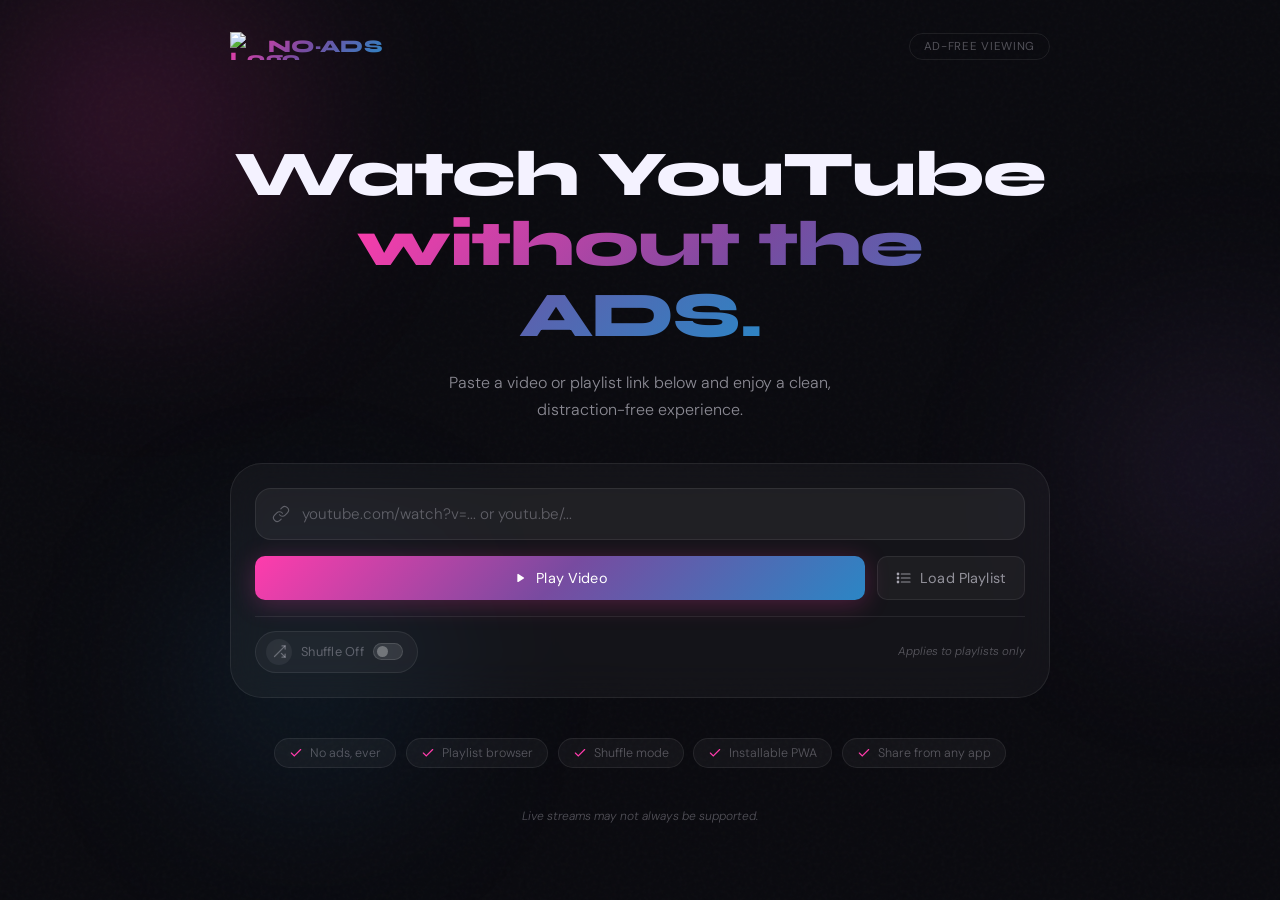
==== commit 13eb592d: "Rolling back to the previous commit" ====
--- a/index.html
+++ b/index.html
@@ -65,28 +65,7 @@
       <img src="logo.png" alt="Logo" width="28" height="28" />
       <span>NO·ADS</span>
     </div>
-    <div class="header-right">
-      <button id="signInBtn" class="sign-in-btn" onclick="signInGoogle()">
-        <svg width="16" height="16" viewBox="0 0 24 24" fill="currentColor">
-          <path d="M22.56 12.25c0-.78-.07-1.53-.2-2.25H12v4.26h5.92a5.06 5.06 0 01-2.2 3.32v2.77h3.57c2.08-1.92 3.28-4.74 3.28-8.1z"/>
-          <path d="M12 23c2.97 0 5.46-.98 7.28-2.66l-3.57-2.77c-.98.66-2.23 1.06-3.71 1.06-2.86 0-5.29-1.93-6.16-4.53H2.18v2.84C3.99 20.53 7.7 23 12 23z"/>
-          <path d="M5.84 14.09c-.22-.66-.35-1.36-.35-2.09s.13-1.43.35-2.09V7.07H2.18C1.43 8.55 1 10.22 1 12s.43 3.45 1.18 4.93l2.85-2.22.81-.62z"/>
-          <path d="M12 5.38c1.62 0 3.06.56 4.21 1.64l3.15-3.15C17.45 2.09 14.97 1 12 1 7.7 1 3.99 3.47 2.18 7.07l3.66 2.84c.87-2.6 3.3-4.53 6.16-4.53z"/>
-        </svg>
-        Sign in
-      </button>
-      <div id="userProfile" class="user-profile hidden">
-        <img class="user-avatar" src="logo.png" alt="" width="26" height="26" />
-        <span class="user-name"></span>
-        <button class="sign-out-btn" onclick="signOut()" title="Sign out">
-          <svg width="14" height="14" viewBox="0 0 24 24" fill="none" stroke="currentColor" stroke-width="2" stroke-linecap="round">
-            <path d="M9 21H5a2 2 0 01-2-2V5a2 2 0 012-2h4"/>
-            <polyline points="16 17 21 12 16 7"/>
-            <line x1="21" y1="12" x2="9" y2="12"/>
-          </svg>
-        </button>
-      </div>
-    </div>
+    <div class="pill-badge">Ad-free viewing</div>
   </header>
 
   <main class="main-content">
@@ -147,41 +126,6 @@
           </span>
         </button>
         <span class="shuffle-hint">Applies to playlists only</span>
-      </div>
-    </div>
-
-    <!-- ── Category bar ── -->
-    <div class="cat-bar-wrap">
-      <button class="cat-toggle" id="catToggle" onclick="toggleCatBar()" title="Toggle categories">
-        <svg width="14" height="14" viewBox="0 0 24 24" fill="none" stroke="currentColor" stroke-width="2" stroke-linecap="round"><polyline points="6 9 12 15 18 9"/></svg>
-      </button>
-      <div class="cat-bar" id="catBar">
-      <button class="cat-btn active" data-cat="trending" onclick="loadCategory('trending')">Trending</button>
-      <button class="cat-btn" data-cat="shorts" onclick="loadCategory('shorts')">Shorts</button>
-      <button class="cat-btn" data-cat="music" onclick="loadCategory('music')">Music</button>
-      <button class="cat-btn" data-cat="gaming" onclick="loadCategory('gaming')">Gaming</button>
-      <button class="cat-btn" data-cat="live" onclick="loadCategory('live')">Live</button>
-      <button class="cat-btn" data-cat="news" onclick="loadCategory('news')">News</button>
-      <button class="cat-btn" data-cat="sports" onclick="loadCategory('sports')">Sports</button>
-      <button class="cat-btn" data-cat="movies" onclick="loadCategory('movies')">Movies</button>
-      <button class="cat-btn" data-cat="shopping" onclick="loadCategory('shopping')">Shopping</button>
-      <button class="cat-btn" data-cat="fashion" onclick="loadCategory('fashion')">Fashion &amp; Beauty</button>
-      <button class="cat-btn" data-cat="courses" onclick="loadCategory('courses')">Courses</button>
-      <button class="cat-btn" data-cat="recommendations" onclick="loadCategory('recommendations')">Recommendations</button>
-      </div>
-    </div>
-
-    <!-- ── Video feed ── -->
-    <div id="feedSection" class="feed-section">
-      <div class="feed-header">
-        <svg id="feedHeaderIcon" width="16" height="16" viewBox="0 0 24 24" fill="none" stroke="currentColor" stroke-width="1.8" stroke-linecap="round">
-          <polyline points="23 6 13.5 15.5 8.5 10.5 1 18"/>
-          <polyline points="17 6 23 6 23 12"/>
-        </svg>
-        <span id="feedHeaderLabel">Trending</span>
-      </div>
-      <div class="feed-grid" id="feedGrid">
-        <div class="feed-status">Sign in with Google to see trending videos.</div>
       </div>
     </div>
 
@@ -219,19 +163,6 @@
         </div>
         <div class="video-frame-wrap" id="videoContainer"></div>
       </div>
-
-      <!-- ── Recommendations ── -->
-      <div id="recSection" class="rec-section hidden">
-        <div class="rec-header">
-          <svg width="14" height="14" viewBox="0 0 24 24" fill="none" stroke="currentColor" stroke-width="1.8" stroke-linecap="round">
-            <path d="M21 15v4a2 2 0 01-2 2H5a2 2 0 01-2-2v-4"/>
-            <polyline points="7 10 12 15 17 10"/>
-            <line x1="12" y1="15" x2="12" y2="3"/>
-          </svg>
-          <span>Recommendations</span>
-        </div>
-        <div id="recItems" class="rec-items"></div>
-      </div>
     </div>
 
     <div class="feature-row">
@@ -257,58 +188,9 @@
       </div>
     </div>
 
+    <p class="footnote">Live streams may not always be supported.</p>
   </main>
 
-  <script src="https://www.gstatic.com/firebasejs/10.7.1/firebase-app-compat.js"></script>
-  <script src="https://www.gstatic.com/firebasejs/10.7.1/firebase-auth-compat.js"></script>
-  <script>
-    // ── Firebase init ─────────────────────────────────────────
-    const firebaseConfig = {
-      apiKey: "AIzaSyCEcuMlsJEtF0uMZKGe5AII--fEfaf4OHE",
-      authDomain: "vid-x-serve-2.firebaseapp.com",
-      projectId: "vid-x-serve-2",
-      storageBucket: "vid-x-serve-2.appspot.com",
-      messagingSenderId: "202993975846",
-      appId: "1:202993975846:web:1ed557fd1fdef345cf1ce7",
-      measurementId: "G-TXKFCHT2JS"
-    };
-    firebase.initializeApp(firebaseConfig);
-    const auth = firebase.auth();
-
-    // ── Auth state ────────────────────────────────────────────
-    auth.onAuthStateChanged(user => {
-      const profile = document.getElementById('userProfile');
-      const signIn = document.getElementById('signInBtn');
-      if (user) {
-        profile.querySelector('.user-avatar').src = user.photoURL || 'logo.png';
-        profile.querySelector('.user-name').textContent = user.displayName || user.email || 'User';
-        profile.classList.remove('hidden');
-        signIn.classList.add('hidden');
-        window.ytApiKey = 'AIzaSyCSziPJU-5PbgB9rpjlMR3uUQBPkgL_8xE';
-        if (window.loadCategory) {
-          window.loadCategory('trending');
-        }
-      } else {
-        profile.querySelector('.user-avatar').src = 'logo.png';
-        profile.querySelector('.user-name').textContent = '';
-        profile.classList.add('hidden');
-        signIn.classList.remove('hidden');
-        window.ytApiKey = '';
-      }
-    });
-
-    async function signInGoogle() {
-      try {
-        await auth.signInWithPopup(new firebase.auth.GoogleAuthProvider());
-      } catch (_) {}
-    }
-
-    async function signOut() {
-      await auth.signOut();
-      window.ytApiKey = '';
-      if (window._clearFeed) window._clearFeed();
-    }
-  </script>
   <script src="script.js"></script>
   <script>
     // ── Input wiring ───────────────────────────────────────
@@ -336,15 +218,10 @@
     function closeVideo() {
       const sec = document.getElementById('videoSection');
       const vc  = document.getElementById('videoContainer');
-      const rs  = document.getElementById('recSection');
       closePlaylistPanel();
       sec.classList.add('hidden');
       vc.innerHTML = '';
-      rs.classList.add('hidden');
-      rs.querySelector('#recItems').innerHTML = '';
       _setPlaylistMode(false);
-      singleVideoAutoPlay = false;
-      if (recFetchAbort) { recFetchAbort.abort(); recFetchAbort = null; }
       if (window.ytPlayer && typeof window.ytPlayer.destroy === 'function') {
         window.ytPlayer.destroy();
         window.ytPlayer = null;
--- a/styles.css
+++ b/styles.css
@@ -1,7 +1,5 @@
 /* ── Reset & Base ─────────────────────────────────────── */
 *, *::before, *::after { box-sizing: border-box; margin: 0; padding: 0; }
-
-.hidden { display: none !important; }
 
 :root {
   --accent-a: #FF3CAC;
@@ -125,83 +123,6 @@
   padding: 5px 14px;
 }
 
-/* ── Header right (auth) ──────────────────────────────── */
-.header-right {
-  display: flex;
-  align-items: center;
-  gap: 8px;
-}
-
-.sign-in-btn {
-  display: flex;
-  align-items: center;
-  gap: 6px;
-  background: rgba(255,255,255,0.06);
-  border: 1px solid var(--border);
-  border-radius: 100px;
-  padding: 6px 14px 6px 10px;
-  cursor: pointer;
-  font-family: var(--font-body);
-  font-size: 0.78rem;
-  font-weight: 400;
-  color: var(--text-secondary);
-  transition: background 0.2s, color 0.2s, border-color 0.2s;
-  white-space: nowrap;
-}
-
-.sign-in-btn:hover {
-  background: rgba(255,255,255,0.1);
-  color: var(--text-primary);
-  border-color: var(--border-hover);
-}
-
-.sign-in-btn svg { flex-shrink: 0; }
-
-.user-profile {
-  display: flex;
-  align-items: center;
-  gap: 6px;
-}
-
-.user-avatar {
-  width: 26px;
-  height: 26px;
-  border-radius: 50%;
-  object-fit: cover;
-  flex-shrink: 0;
-  border: 1px solid var(--border);
-}
-
-.user-name {
-  font-size: 0.75rem;
-  color: var(--text-secondary);
-  font-weight: 300;
-  max-width: 100px;
-  white-space: nowrap;
-  overflow: hidden;
-  text-overflow: ellipsis;
-}
-
-.sign-out-btn {
-  background: rgba(255,255,255,0.06);
-  border: 1px solid var(--border);
-  border-radius: 6px;
-  width: 26px;
-  height: 26px;
-  display: flex;
-  align-items: center;
-  justify-content: center;
-  cursor: pointer;
-  color: var(--text-muted);
-  padding: 0;
-  transition: background 0.2s, color 0.2s;
-}
-
-.sign-out-btn:hover {
-  background: rgba(255,255,255,0.12);
-  color: var(--text-primary);
-}
-
 /* ── Main Layout ──────────────────────────────────────── */
 .main-content {
   width: 100%;
@@ -623,352 +544,6 @@
   height: 100%;
   border: none;
   border-radius: 0;
-}
-
-/* ── Recommendations ─────────────────────────────────── */
-.rec-section {
-  margin-top: 1rem;
-  animation: fadeUp 0.4s ease both;
-}
-
-.rec-section.hidden { display: none; }
-
-.rec-header {
-  display: flex;
-  align-items: center;
-  gap: 8px;
-  padding: 0 0 10px;
-  color: var(--text-muted);
-  font-size: 0.8rem;
-  font-weight: 300;
-  letter-spacing: 0.05em;
-  text-transform: uppercase;
-}
-
-.rec-items {
-  display: flex;
-  flex-direction: column;
-  gap: 6px;
-}
-
-/* Status message (loading / error) */
-.rec-status {
-  font-size: 0.8rem;
-  color: var(--text-muted);
-  font-weight: 300;
-  font-style: italic;
-  text-align: center;
-  padding: 1.5rem 0;
-  display: flex;
-  align-items: center;
-  justify-content: center;
-  gap: 8px;
-}
-
-.rec-spinner {
-  display: inline-block;
-  width: 14px;
-  height: 14px;
-  border: 2px solid rgba(255,255,255,0.12);
-  border-top-color: var(--accent-a);
-  border-radius: 50%;
-  animation: recSpin 0.7s linear infinite;
-}
-
-.rec-link {
-  color: var(--accent-a);
-  text-decoration: underline;
-}
-
-@keyframes recSpin {
-  to { transform: rotate(360deg); }
-}
-
-/* Recommendation item */
-.rec-item {
-  display: flex;
-  gap: 10px;
-  padding: 8px 10px;
-  border-radius: var(--radius-sm);
-  cursor: pointer;
-  background: transparent;
-  border: 1px solid transparent;
-  transition: background 0.2s, border-color 0.2s;
-}
-
-.rec-item:hover {
-  background: rgba(255,255,255,0.05);
-  border-color: var(--border);
-}
-
-.rec-thumb-wrap {
-  position: relative;
-  width: 120px;
-  height: 68px;
-  border-radius: 6px;
-  overflow: hidden;
-  flex-shrink: 0;
-  background: rgba(255,255,255,0.04);
-}
-
-.rec-thumb {
-  width: 100%;
-  height: 100%;
-  object-fit: cover;
-  display: block;
-  transition: transform 0.25s;
-}
-
-.rec-item:hover .rec-thumb { transform: scale(1.05); }
-
-.rec-thumb-overlay {
-  position: absolute;
-  inset: 0;
-  background: rgba(0,0,0,0.45);
-  display: flex;
-  align-items: center;
-  justify-content: center;
-  color: #fff;
-  opacity: 0;
-  transition: opacity 0.2s;
-}
-
-.rec-item:hover .rec-thumb-overlay { opacity: 1; }
-
-.rec-duration {
-  position: absolute;
-  bottom: 4px;
-  right: 4px;
-  font-size: 0.65rem;
-  font-weight: 500;
-  color: #fff;
-  background: rgba(0,0,0,0.75);
-  border-radius: 3px;
-  padding: 1px 5px;
-  line-height: 1.4;
-  pointer-events: none;
-}
-
-.rec-info {
-  flex: 1;
-  min-width: 0;
-  display: flex;
-  flex-direction: column;
-  justify-content: center;
-  gap: 3px;
-}
-
-.rec-title {
-  font-size: 0.82rem;
-  font-weight: 400;
-  color: var(--text-primary);
-  line-height: 1.35;
-  display: -webkit-box;
-  -webkit-line-clamp: 2;
-  -webkit-box-orient: vertical;
-  overflow: hidden;
-}
-
-.rec-channel {
-  font-size: 0.7rem;
-  color: var(--text-muted);
-  font-weight: 300;
-  white-space: nowrap;
-  overflow: hidden;
-  text-overflow: ellipsis;
-}
-
-/* ── Category Bar ───────────────────────────────────────── */
-.cat-bar {
-  width: 100%;
-  display: flex;
-  flex-wrap: wrap;
-  gap: 6px;
-  padding: 0 0 10px;
-  animation: fadeUp 0.7s 0.15s ease both;
-}
-.cat-bar::-webkit-scrollbar { display: none; }
-.cat-bar.collapsed { display: none; }
-
-.cat-bar-wrap {
-  width: 100%;
-  position: relative;
-}
-
-.cat-toggle {
-  display: flex;
-  align-items: center;
-  justify-content: center;
-  background: var(--surface);
-  border: 1px solid var(--border);
-  border-radius: 6px;
-  width: 28px; height: 24px;
-  cursor: pointer;
-  color: var(--text-muted);
-  margin-bottom: 6px;
-  transition: background 0.2s, border-color 0.2s, color 0.2s;
-}
-.cat-toggle:hover {
-  background: var(--surface-hover);
-  border-color: var(--border-hover);
-  color: var(--text-primary);
-}
-.cat-toggle svg { transition: transform 0.25s; }
-.cat-toggle.collapsed svg { transform: rotate(180deg); }
-
-.cat-btn {
-  flex-shrink: 0;
-  font-family: var(--font-body);
-  font-size: 0.75rem;
-  font-weight: 400;
-  color: var(--text-secondary);
-  background: var(--surface);
-  border: 1px solid var(--border);
-  border-radius: 100px;
-  padding: 6px 13px;
-  cursor: pointer;
-  white-space: nowrap;
-  transition: background 0.2s, border-color 0.2s, color 0.2s, transform 0.15s;
-}
-.cat-btn:hover {
-  background: var(--surface-hover);
-  border-color: var(--border-hover);
-  color: var(--text-primary);
-  transform: translateY(-1px);
-}
-.cat-btn:active { transform: scale(0.97); }
-.cat-btn.active {
-  background: var(--grad-main);
-  color: #fff;
-  border-color: transparent;
-  box-shadow: 0 2px 16px rgba(255,60,172,0.3);
-}
-
-/* ── Video Feed (Trending) ────────────────────────────── */
-.feed-section {
-  width: 100%;
-  animation: fadeUp 0.6s ease both;
-}
-.feed-section.collapsed { display: none; }
-
-.feed-header {
-  display: flex;
-  align-items: center;
-  gap: 8px;
-  padding: 0 0 14px;
-  color: var(--text-muted);
-  font-size: 0.85rem;
-  font-weight: 300;
-  letter-spacing: 0.05em;
-  text-transform: uppercase;
-}
-
-.feed-grid {
-  display: grid;
-  grid-template-columns: repeat(auto-fill, minmax(180px, 1fr));
-  gap: 14px;
-}
-
-.feed-status {
-  grid-column: 1 / -1;
-  font-size: 0.8rem;
-  color: var(--text-muted);
-  font-weight: 300;
-  font-style: italic;
-  text-align: center;
-  padding: 2.5rem 0;
-  display: flex;
-  align-items: center;
-  justify-content: center;
-  gap: 8px;
-}
-
-.feed-card {
-  cursor: pointer;
-  border-radius: var(--radius-sm);
-  overflow: hidden;
-  background: var(--surface);
-  border: 1px solid var(--border);
-  transition: background 0.2s, border-color 0.2s, transform 0.15s;
-}
-
-.feed-card:hover {
-  background: var(--surface-hover);
-  border-color: var(--border-hover);
-  transform: translateY(-2px);
-}
-
-.feed-thumb-wrap {
-  position: relative;
-  width: 100%;
-  aspect-ratio: 16 / 9;
-  overflow: hidden;
-  background: rgba(255,255,255,0.04);
-}
-
-.feed-thumb {
-  width: 100%;
-  height: 100%;
-  object-fit: cover;
-  display: block;
-  transition: transform 0.25s;
-}
-
-.feed-card:hover .feed-thumb { transform: scale(1.06); }
-
-.feed-thumb-overlay {
-  position: absolute;
-  inset: 0;
-  background: rgba(0,0,0,0.4);
-  display: flex;
-  align-items: center;
-  justify-content: center;
-  color: #fff;
-  opacity: 0;
-  transition: opacity 0.2s;
-}
-
-.feed-card:hover .feed-thumb-overlay { opacity: 1; }
-
-.feed-duration {
-  position: absolute;
-  bottom: 5px;
-  right: 5px;
-  font-size: 0.7rem;
-  font-weight: 500;
-  color: #fff;
-  background: rgba(0,0,0,0.8);
-  border-radius: 3px;
-  padding: 1px 5px;
-  line-height: 1.4;
-  pointer-events: none;
-}
-
-.feed-info {
-  padding: 8px 10px 10px;
-  display: flex;
-  flex-direction: column;
-  gap: 3px;
-}
-
-.feed-title {
-  font-size: 0.82rem;
-  font-weight: 400;
-  color: var(--text-primary);
-  line-height: 1.35;
-  display: -webkit-box;
-  -webkit-line-clamp: 2;
-  -webkit-box-orient: vertical;
-  overflow: hidden;
-}
-
-.feed-channel {
-  font-size: 0.7rem;
-  color: var(--text-muted);
-  font-weight: 300;
-  white-space: nowrap;
-  overflow: hidden;
-  text-overflow: ellipsis;
 }
 
 /* ── Feature Chips ────────────────────────────────────── */
@@ -1360,13 +935,6 @@
 
   .pp-thumb-wrap { width: 72px; height: 40px; }
 
-  .rec-thumb-wrap { width: 100px; height: 56px; }
-
-  .feed-grid {
-    grid-template-columns: repeat(auto-fill, minmax(140px, 1fr));
-    gap: 10px;
-  }
-
   .pp-items {
     padding-bottom: max(10px, env(safe-area-inset-bottom));
   }
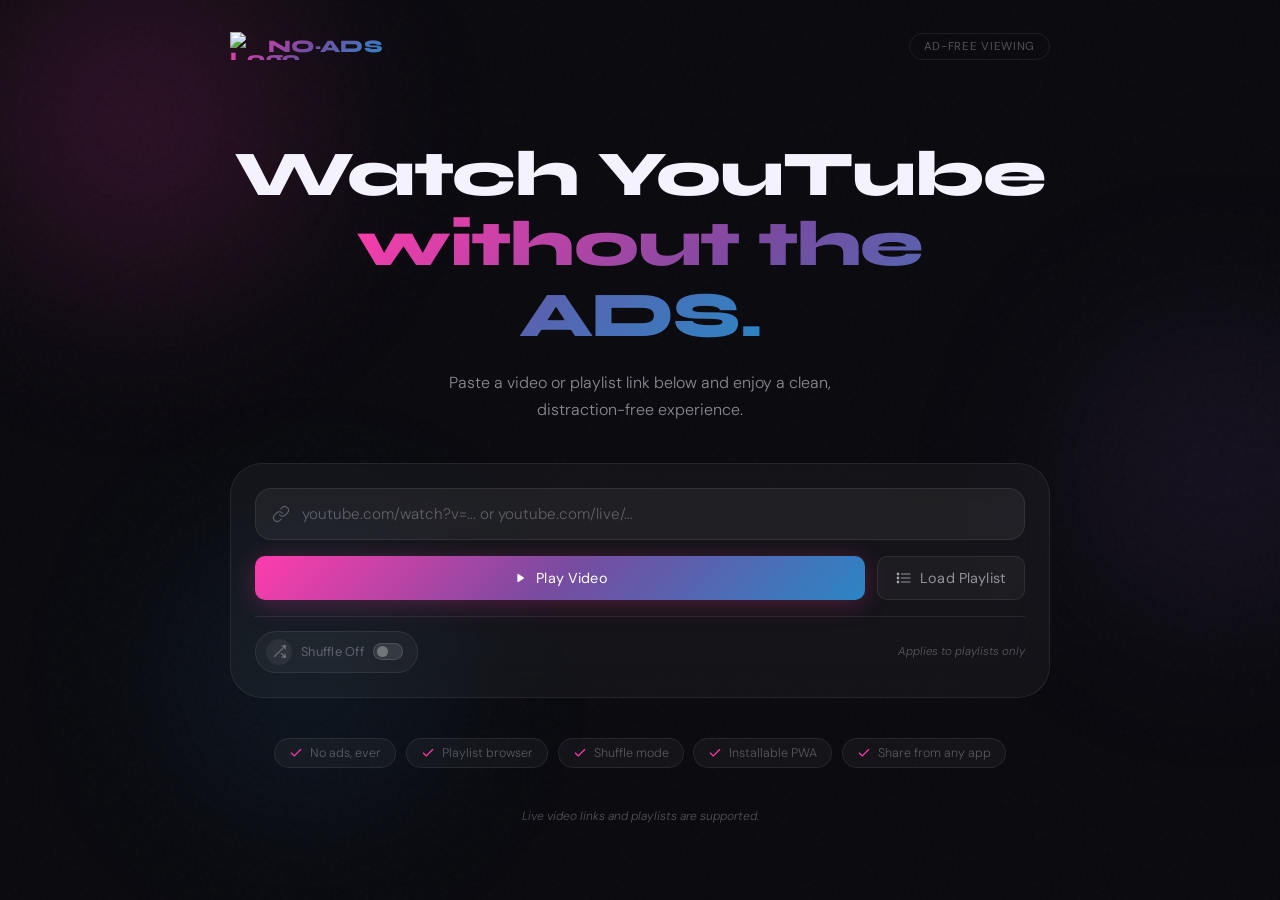
==== commit 62125140: "Add files via upload" ====
--- a/index.html
+++ b/index.html
@@ -81,7 +81,7 @@
             <path d="M10 13a5 5 0 007.54.54l3-3a5 5 0 00-7.07-7.07l-1.72 1.71"/>
             <path d="M14 11a5 5 0 00-7.54-.54l-3 3a5 5 0 007.07 7.07l1.71-1.71"/>
           </svg>
-          <input type="text" id="videoLink" placeholder="youtube.com/watch?v=... or youtu.be/..." autocomplete="off" spellcheck="false"/>
+          <input type="text" id="videoLink" placeholder="youtube.com/watch?v=... or youtube.com/live/..." autocomplete="off" spellcheck="false"/>
           <button class="clear-btn" id="clearBtn" onclick="clearInput()" title="Clear">
             <svg width="14" height="14" viewBox="0 0 24 24" fill="none" stroke="currentColor" stroke-width="2" stroke-linecap="round">
               <line x1="18" y1="6" x2="6" y2="18"/><line x1="6" y1="6" x2="18" y2="18"/>
@@ -188,7 +188,7 @@
       </div>
     </div>
 
-    <p class="footnote">Live streams may not always be supported.</p>
+    <p class="footnote">Live video links and playlists are supported.</p>
   </main>
 
   <script src="script.js"></script>
@@ -218,14 +218,10 @@
     function closeVideo() {
       const sec = document.getElementById('videoSection');
       const vc  = document.getElementById('videoContainer');
-      closePlaylistPanel();
+      _resetPlayer();
       sec.classList.add('hidden');
       vc.innerHTML = '';
       _setPlaylistMode(false);
-      if (window.ytPlayer && typeof window.ytPlayer.destroy === 'function') {
-        window.ytPlayer.destroy();
-        window.ytPlayer = null;
-      }
     }
 
     // ── Wrap embedVideo / embedPlaylist to manage UI ───────
@@ -243,7 +239,7 @@
     window.embedPlaylist = function () {
       _origEmbedPlaylist();
       const sec = document.getElementById('videoSection');
-      document.getElementById('videoLabel').textContent = window.shuffleEnabled
+      document.getElementById('videoLabel').textContent = shuffleEnabled
         ? '🔀 Shuffling playlist'
         : 'Playing playlist';
       sec.classList.remove('hidden');
